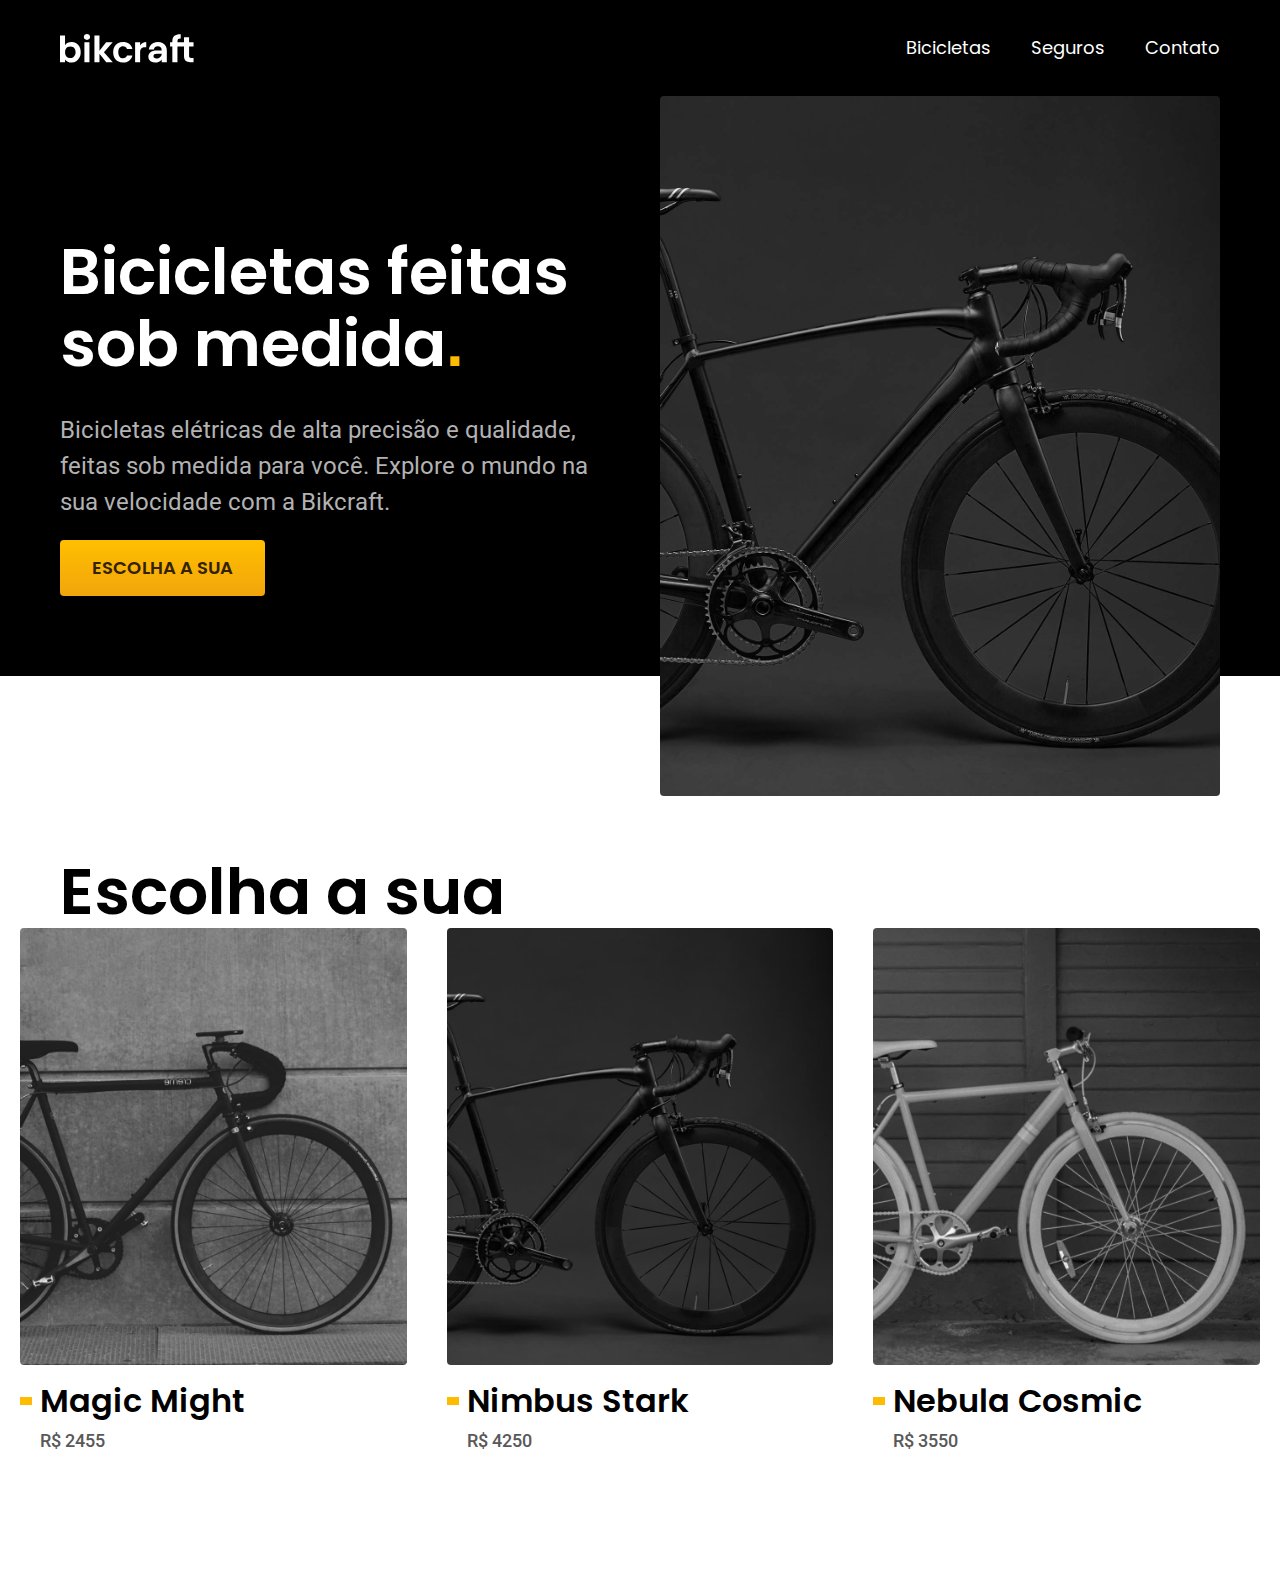
==== index.html @ 92f8039e "Feat: Finalizado a section bicicletas-lista" ====
<!DOCTYPE html>
<html lang="pt-br">
<head>
  <meta charset="UTF-8">
  <meta http-equiv="X-UA-Compatible" content="IE=edge">
  <meta name="viewport" content="width=device-width, initial-scale=1.0">
  <title>Bakcraft - Bicicletas Elétricas</title>
  <meta name="description" content="Bicicletas elétricas de alta precisão e qualidade, feitas sob medida para você. Explore o mundo na sua velocidade com a Bikcraft.">
  <!-- Google fonts -->
  <link rel="stylesheet" href="./CSS/style.css">
  <link rel="preconnect" href="https://fonts.googleapis.com">
  <link rel="preconnect" href="https://fonts.gstatic.com" crossorigin>
  <link href="https://fonts.googleapis.com/css2?family=Poppins:wght@400;600&family=Roboto:wght@400;500&display=swap" rel="stylesheet">
</head>
<body>
  <!-- Menur de navegação do projeto -->
  <header class="header-bg cor-0">
    <div class="header">
      <a href="./"><img src="./img/bikcraft.svg" alt="Bikcraft"></a>
      <nav aria-label="primaria">
        <ul class="header-menu font-1-m cor-0">
          <li><a href="./bicicletas.html">Bicicletas</a></li>
          <li><a href="./seguros.html">Seguros</a></li>
          <li><a href="./contato.html">Contato</a></li>
        </ul>
      </nav>
    </div>
  </header>
  <!-- Introdução do projeto -->
  <main class="introducao-bg">
    <div class="introducao">
      <div class="introducao-conteudo">
        <h1 class="font-1-xxl cor-0">Bicicletas feitas sob medida<span>.</span></h1>
        <p class="font-2-l cor-5">Bicicletas elétricas de alta precisão e qualidade, feitas sob medida para você. Explore o mundo na sua velocidade com a Bikcraft.</p>
        <a class="botao" href="./bicicletas.html">Escolha a sua</a>
      </div>
      <div>
        <img src="./img/fotos/introducao.jpg" alt="Bicicleta elétrica de cor preta">
      </div>
    </div>
  </main>
  <!-- Lista de bicicletas -->
  <article class="bicicletas-lista">
    <h2 class=" font-1-xxl">Escolha a sua</h2>
    <ul>
      <li>
        <a href="./bicicletas/magic.html">
          <div><img src="/img/bicicletas/magic-home.jpg" alt="Bicicleta de cor preta"></div>
          <h3 class="font-1-xl">Magic Might</h3>
          <span class="font-2-m cor-8">R$ 2455</span>
        </a>
      </li>
      <li>
        <a href="./bicicletas/nimbus.html">
          <div><img src="/img/bicicletas/nimbus-home.jpg" alt="Bicicleta de cor preta"></div>
          <h3 class="font-1-xl">Nimbus Stark</h3>
          <span class="font-2-m cor-8">R$ 4250</span>
        </a>
      </li>
      <li>
        <a href="./bicicletas/nebula.html">
          <div><img src="/img/bicicletas/nebula-home.jpg" alt="Bicicleta de cor branca"></div>
          <h3 class="font-1-xl">Nebula Cosmic</h3>
          <span class="font-2-m cor-8">R$ 3550</span>
        </a>
      </li>
    </ul>
  </article>
</body>
</html>
---- CSS/style.css ----
@import './Global/global.css';
@import './utilitarios/tipografia.css';
@import './utilitarios/utilitarios.css';
@import './utilitarios/cores.css';
@import './Global/header.css';
@import './home/introducao.css';
@import './bicicletas/bicicletas-lista.css';
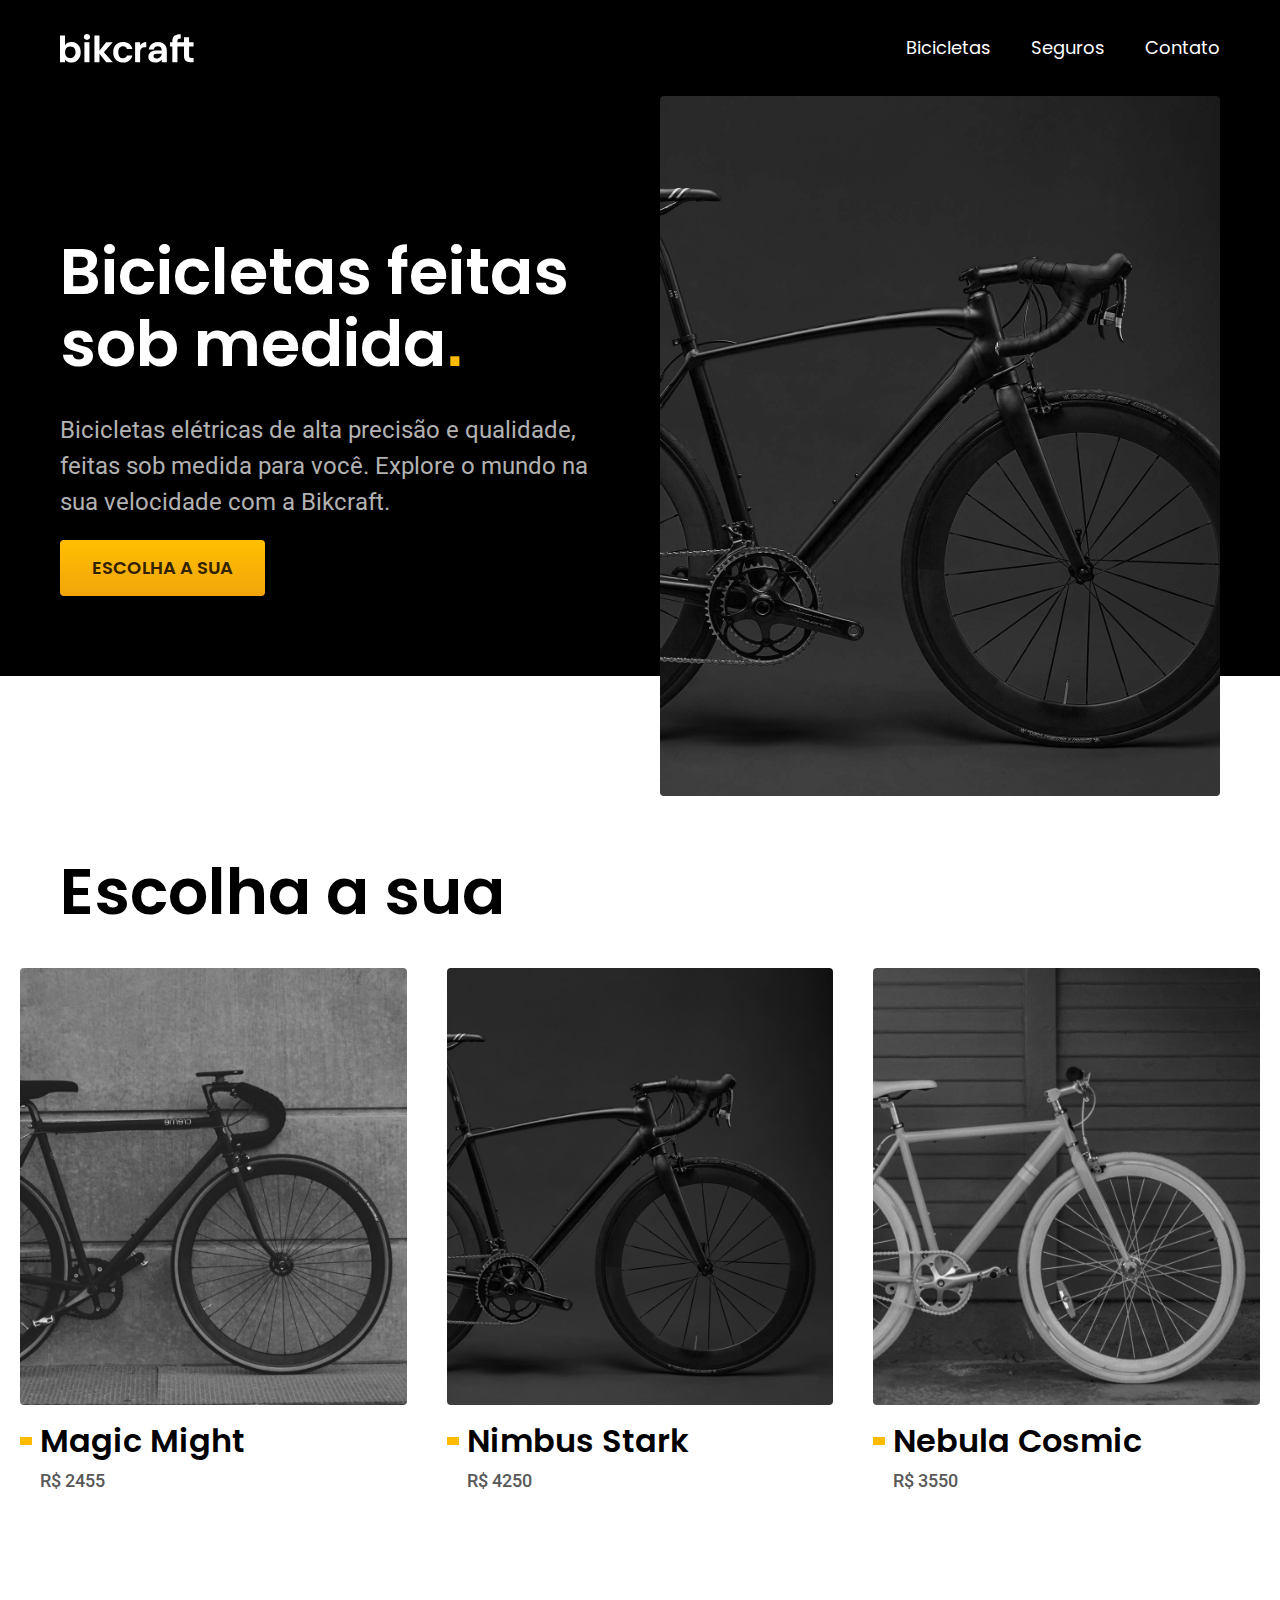
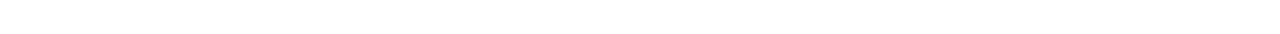
==== commit 0c0be87c: "Style: Feito alguns ajustes referente ao CSS do projeto" ====
--- a/index.html
+++ b/index.html
@@ -15,7 +15,7 @@
 <body>
   <!-- Menur de navegação do projeto -->
   <header class="header-bg cor-0">
-    <div class="header">
+    <div class="header container">
       <a href="./"><img src="./img/bikcraft.svg" alt="Bikcraft"></a>
       <nav aria-label="primaria">
         <ul class="header-menu font-1-m cor-0">
@@ -28,7 +28,7 @@
   </header>
   <!-- Introdução do projeto -->
   <main class="introducao-bg">
-    <div class="introducao">
+    <div class="introducao container">
       <div class="introducao-conteudo">
         <h1 class="font-1-xxl cor-0">Bicicletas feitas sob medida<span>.</span></h1>
         <p class="font-2-l cor-5">Bicicletas elétricas de alta precisão e qualidade, feitas sob medida para você. Explore o mundo na sua velocidade com a Bikcraft.</p>
@@ -41,7 +41,7 @@
   </main>
   <!-- Lista de bicicletas -->
   <article class="bicicletas-lista">
-    <h2 class=" font-1-xxl">Escolha a sua</h2>
+    <h2 class=" font-1-xxl container">Escolha a sua</h2>
     <ul>
       <li>
         <a href="./bicicletas/magic.html">
--- a/CSS/style.css
+++ b/CSS/style.css
@@ -1,6 +1,6 @@
 @import './Global/global.css';
 @import './utilitarios/tipografia.css';
-@import './utilitarios/utilitarios.css';
+@import './utilitarios/componentes.css';
 @import './utilitarios/cores.css';
 @import './Global/header.css';
 @import './home/introducao.css';
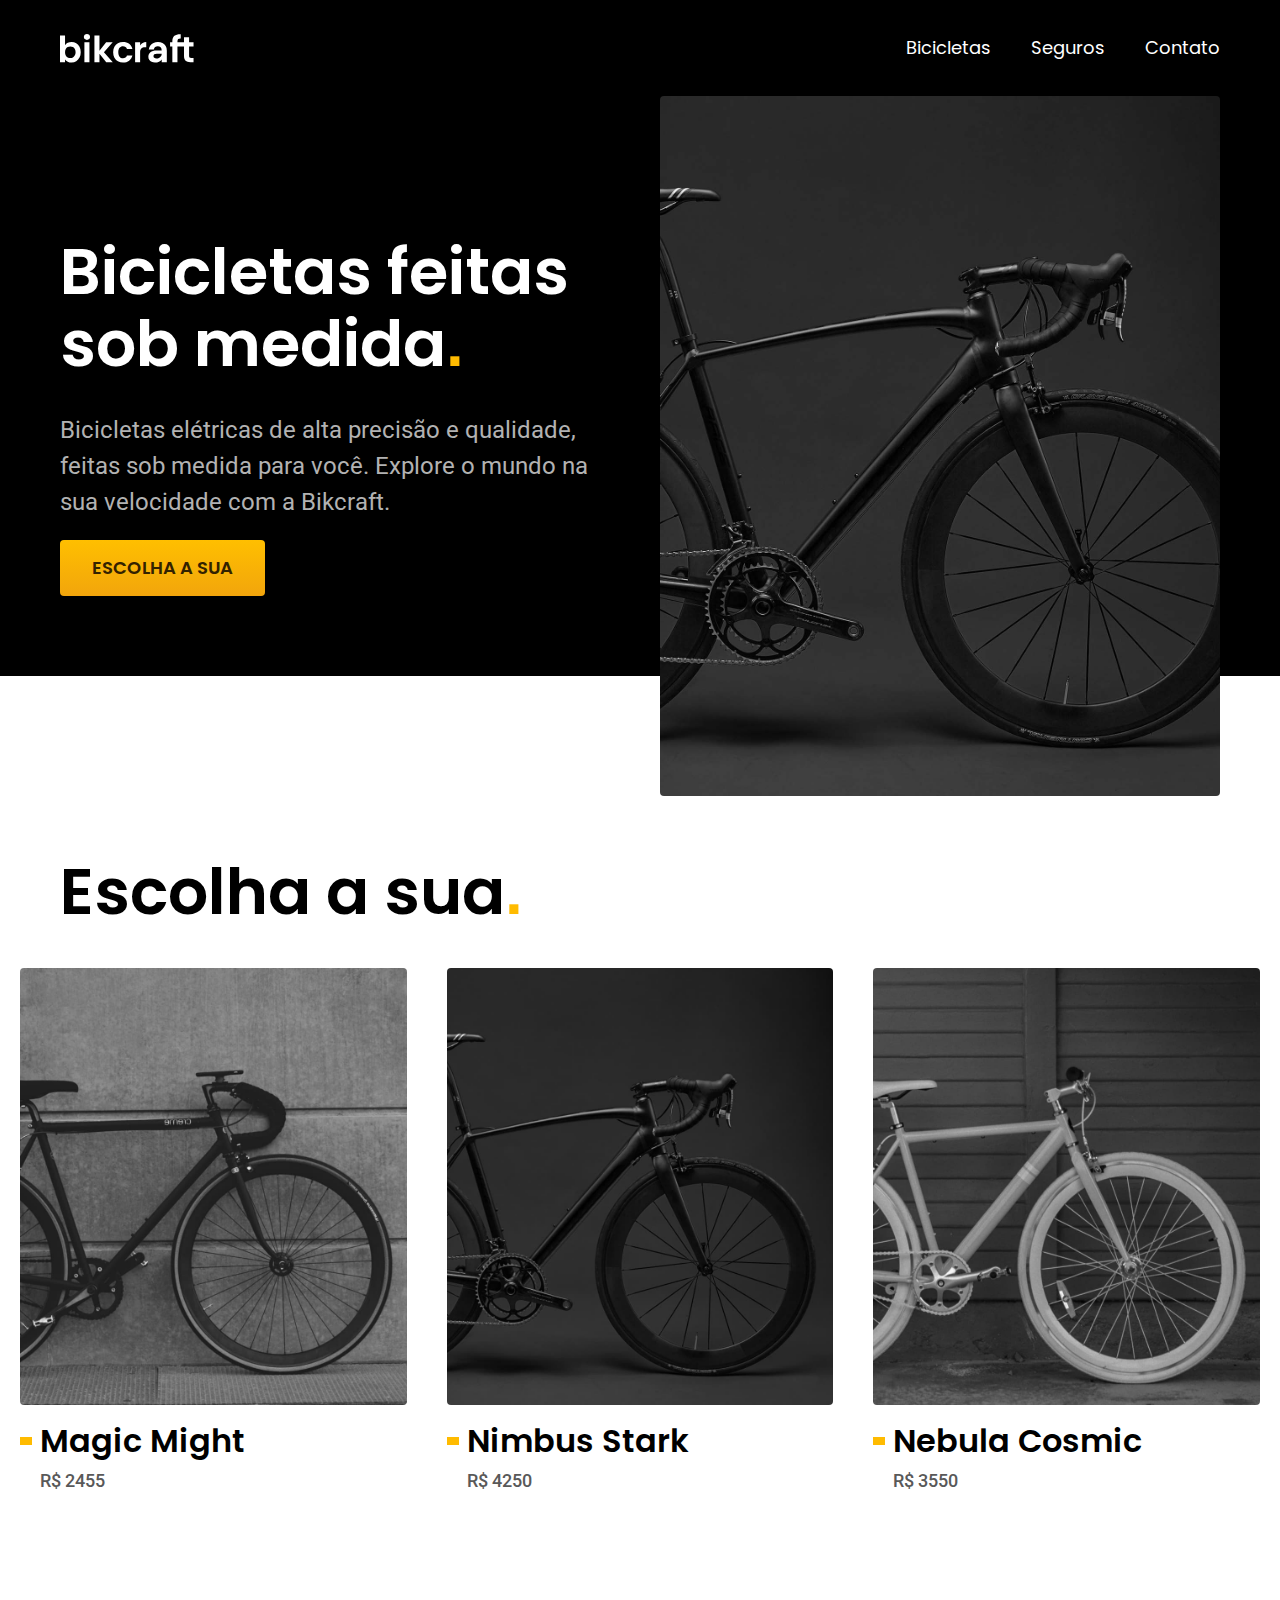
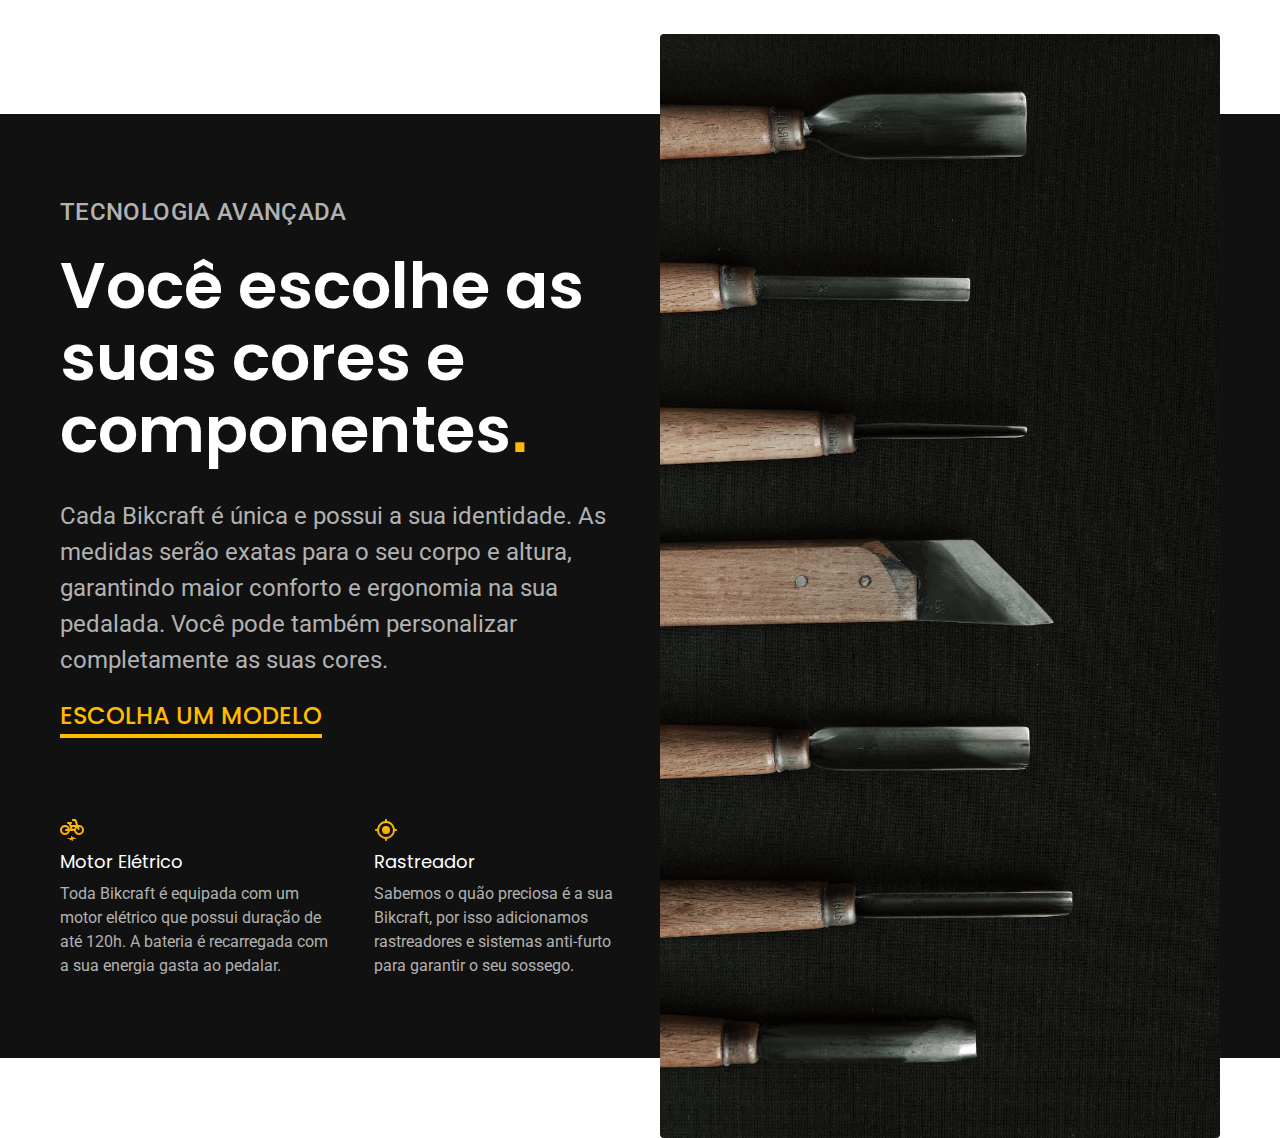
==== commit c6b2f796: "Feat: Finalizado a section Tecnologias do projeto" ====
--- a/index.html
+++ b/index.html
@@ -6,8 +6,8 @@
   <meta name="viewport" content="width=device-width, initial-scale=1.0">
   <title>Bakcraft - Bicicletas Elétricas</title>
   <meta name="description" content="Bicicletas elétricas de alta precisão e qualidade, feitas sob medida para você. Explore o mundo na sua velocidade com a Bikcraft.">
+  <link rel="stylesheet" href="./CSS/style.css">
   <!-- Google fonts -->
-  <link rel="stylesheet" href="./CSS/style.css">
   <link rel="preconnect" href="https://fonts.googleapis.com">
   <link rel="preconnect" href="https://fonts.gstatic.com" crossorigin>
   <link href="https://fonts.googleapis.com/css2?family=Poppins:wght@400;600&family=Roboto:wght@400;500&display=swap" rel="stylesheet">
@@ -30,7 +30,7 @@
   <main class="introducao-bg">
     <div class="introducao container">
       <div class="introducao-conteudo">
-        <h1 class="font-1-xxl cor-0">Bicicletas feitas sob medida<span>.</span></h1>
+        <h1 class="font-1-xxl cor-0">Bicicletas feitas sob medida<span class="cor-p1">.</span></h1>
         <p class="font-2-l cor-5">Bicicletas elétricas de alta precisão e qualidade, feitas sob medida para você. Explore o mundo na sua velocidade com a Bikcraft.</p>
         <a class="botao" href="./bicicletas.html">Escolha a sua</a>
       </div>
@@ -41,7 +41,7 @@
   </main>
   <!-- Lista de bicicletas -->
   <article class="bicicletas-lista">
-    <h2 class=" font-1-xxl container">Escolha a sua</h2>
+    <h2 class=" font-1-xxl container">Escolha a sua<span class="cor-p1">.</span></h2>
     <ul>
       <li>
         <a href="./bicicletas/magic.html">
@@ -66,5 +66,31 @@
       </li>
     </ul>
   </article>
+  <!-- Tecnologias -->
+  <article class="tecnologia-bg">
+    <div class="tecnologia container">
+      <div class="tecnologia-conteudo">
+        <span class="font-2-l-b cor-5">Tecnologia Avançada</span>
+        <h2 class="font-1-xxl cor-0">Você escolhe as suas cores e componentes<span class="cor-p1">.</span></h2>
+        <p class="font-2-l cor-5">Cada Bikcraft é única e possui a sua identidade. As medidas serão exatas para o seu corpo e altura, garantindo maior conforto e ergonomia na sua pedalada. Você pode também personalizar completamente as suas cores.</p>
+        <a class="link" href="./bicicletas.html">Escolha um modelo</a>
+        <div class="tecnologia-vantagens">
+          <div>
+            <img src="/img/icones/eletrica.svg" alt="">
+            <h3 class="font-1-m cor-0">Motor Elétrico</h3>
+            <p class="font-2-s cor-5">Toda Bikcraft é equipada com um motor elétrico que possui duração de até 120h. A bateria é recarregada com a sua energia gasta ao pedalar.</p>
+          </div>
+          <div>
+            <img src="/img/icones/rastreador.svg" alt="">
+            <h3 class="font-1-m cor-0">Rastreador</h3>
+            <p class="font-2-s cor-5">Sabemos o quão preciosa é a sua Bikcraft, por isso adicionamos rastreadores e sistemas anti-furto para garantir o seu sossego.</p>
+          </div>
+        </div>
+      </div>
+      <div class="tecnologia-imagem">
+        <img src="/img/fotos/tecnologia.jpg" alt="">
+      </div>
+    </div>
+  </article>
 </body>
 </html>--- a/CSS/style.css
+++ b/CSS/style.css
@@ -5,4 +5,6 @@
 @import './Global/header.css';
 @import './home/introducao.css';
 @import './bicicletas/bicicletas-lista.css';
+@import './home/tecnologia.css';
 
+
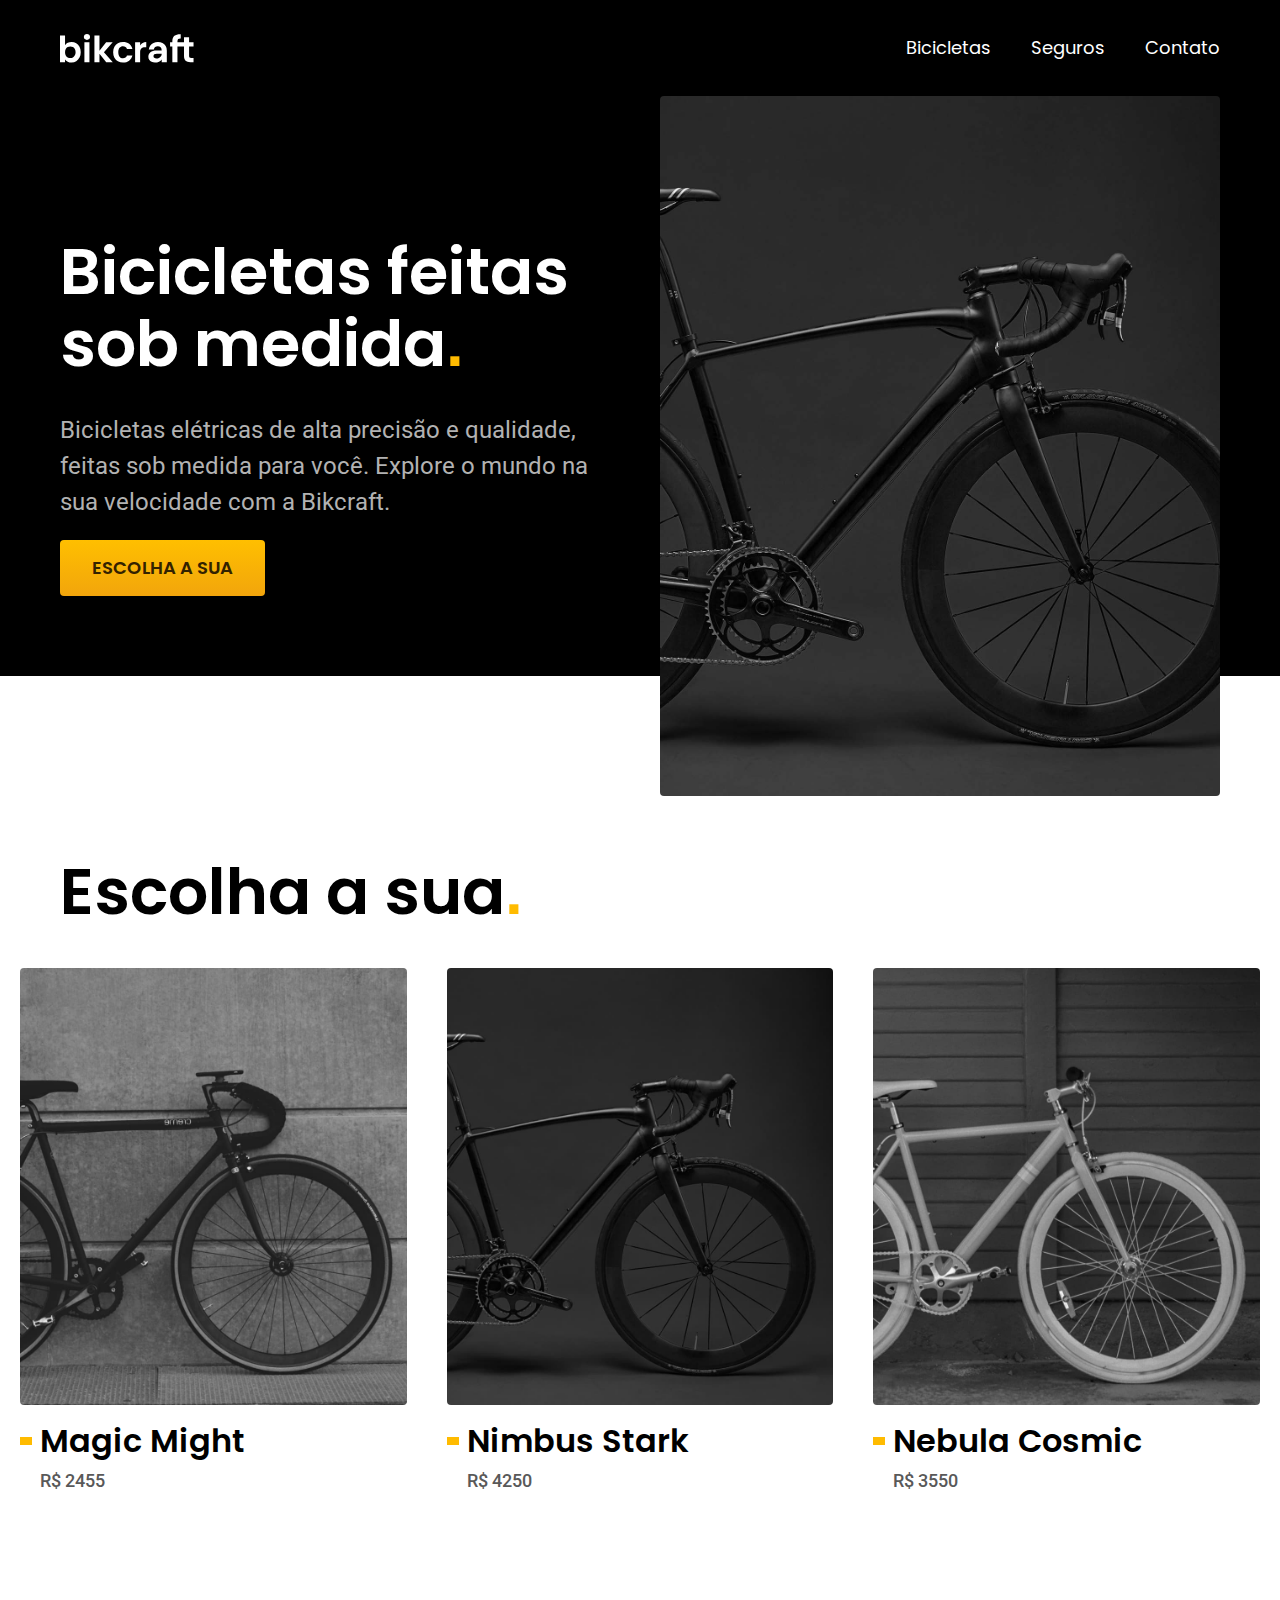
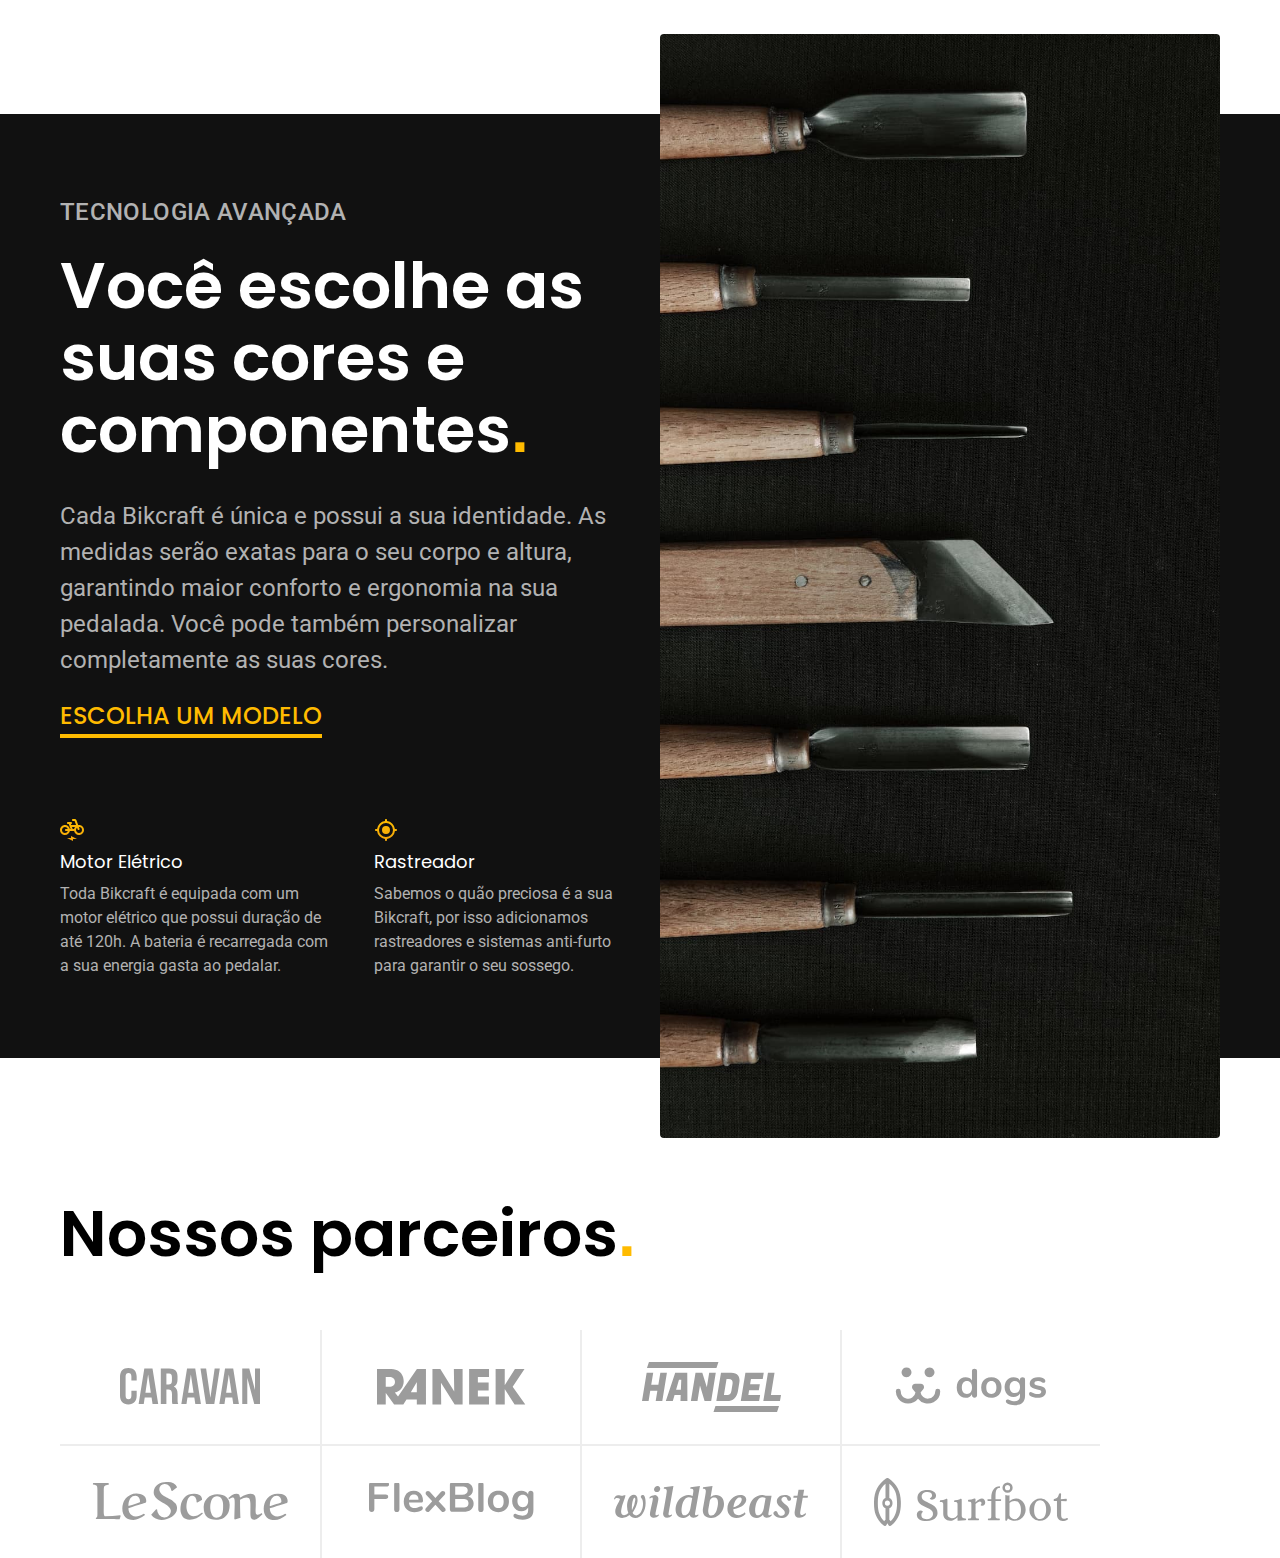
==== commit 817681d1: "Feat: Finalizado section Parceiros do projeto" ====
--- a/index.html
+++ b/index.html
@@ -92,5 +92,19 @@
       </div>
     </div>
   </article>
+  <!-- Parceiros -->
+  <section class="parceiros container" aria-label="Parceiros">
+    <h2 class=" font-1-xxl container">Nossos parceiros<span class="cor-p1">.</span></h2>
+    <ul>
+      <li><img src="/img/parceiros/caravan.svg" alt="caravan"></li>
+      <li><img src="/img/parceiros/ranek.svg" alt="caravan"></li>
+      <li><img src="/img/parceiros/handel.svg" alt="caravan"></li>
+      <li><img src="/img/parceiros/dogs.svg" alt="caravan"></li>
+      <li><img src="/img/parceiros/lescone.svg" alt="caravan"></li>
+      <li><img src="/img/parceiros/flexblog.svg" alt="caravan"></li>
+      <li><img src="/img/parceiros/wildbeast.svg" alt="caravan"></li>
+      <li><img src="/img/parceiros/surfbot.svg" alt="caravan"></li>
+    </ul>
+  </section>
 </body>
 </html>--- a/CSS/style.css
+++ b/CSS/style.css
@@ -6,5 +6,6 @@
 @import './home/introducao.css';
 @import './bicicletas/bicicletas-lista.css';
 @import './home/tecnologia.css';
+@import './home/parceiros.css';
 
 
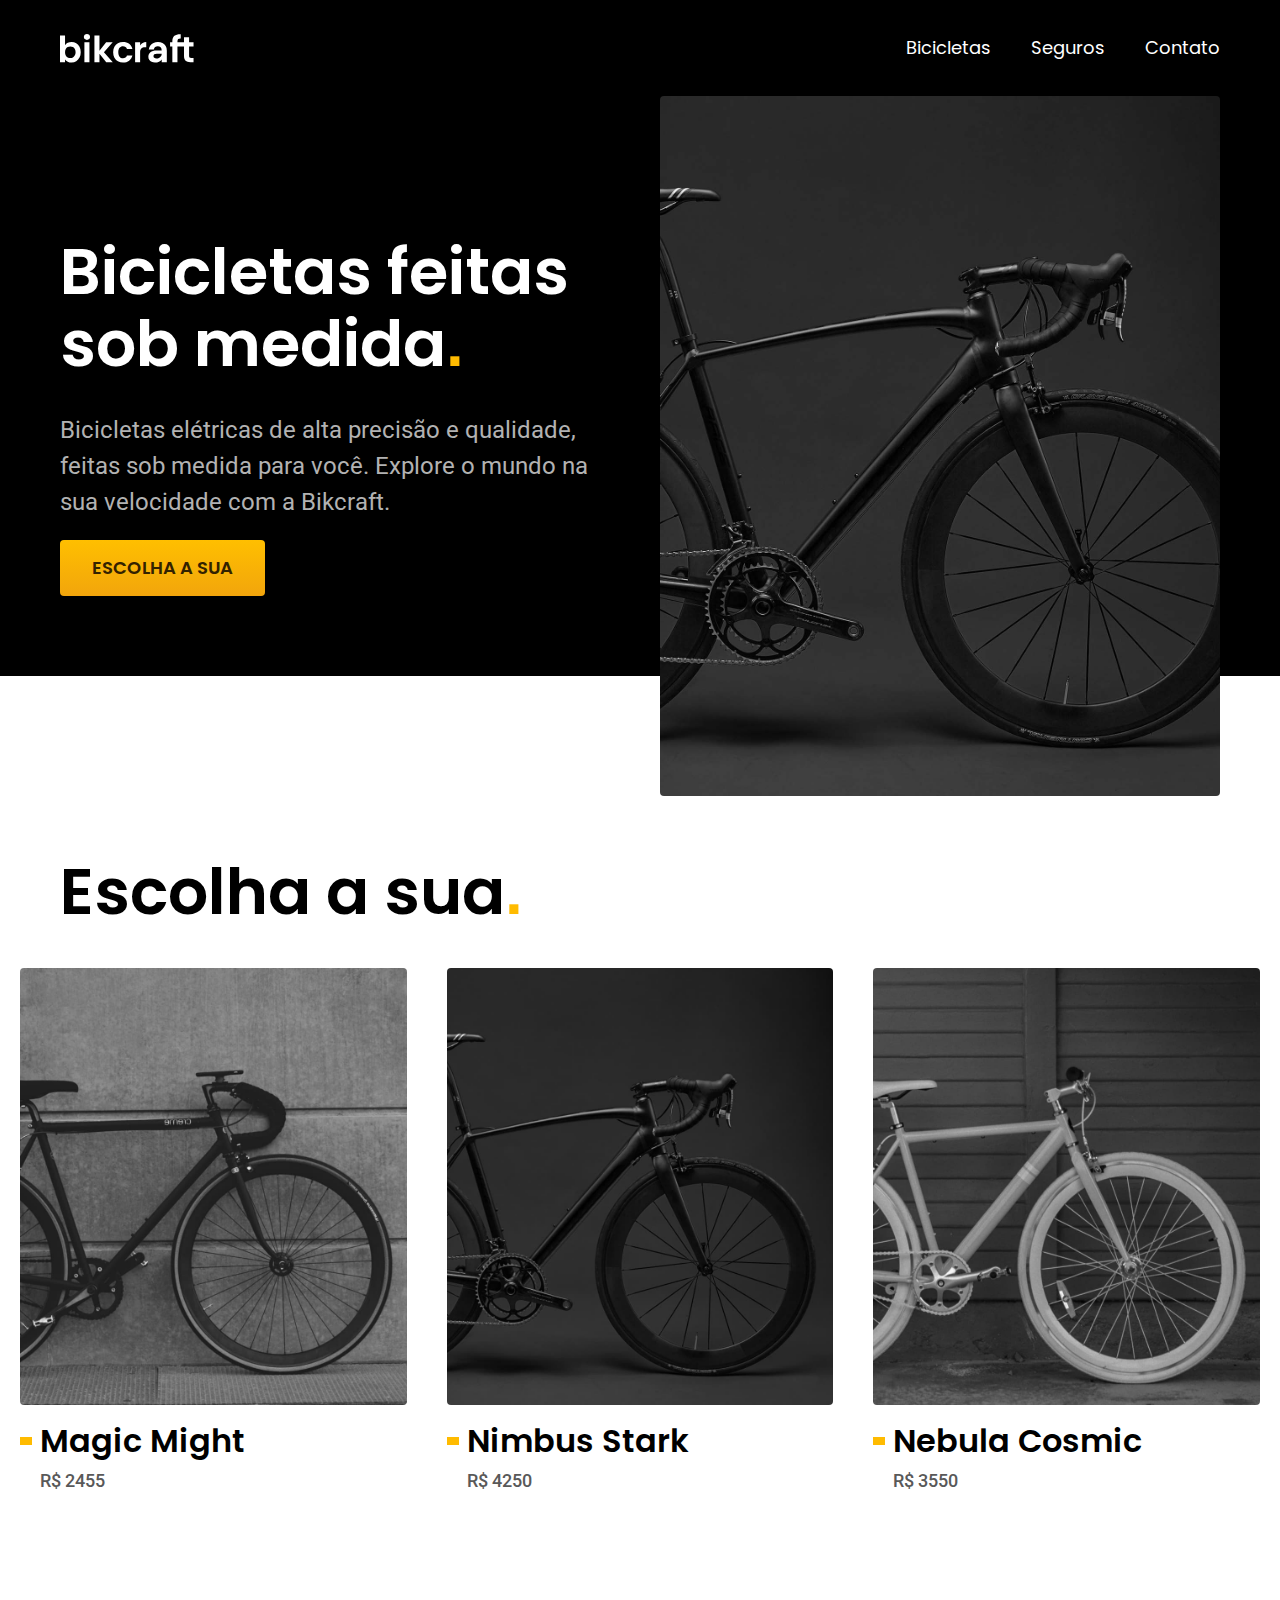
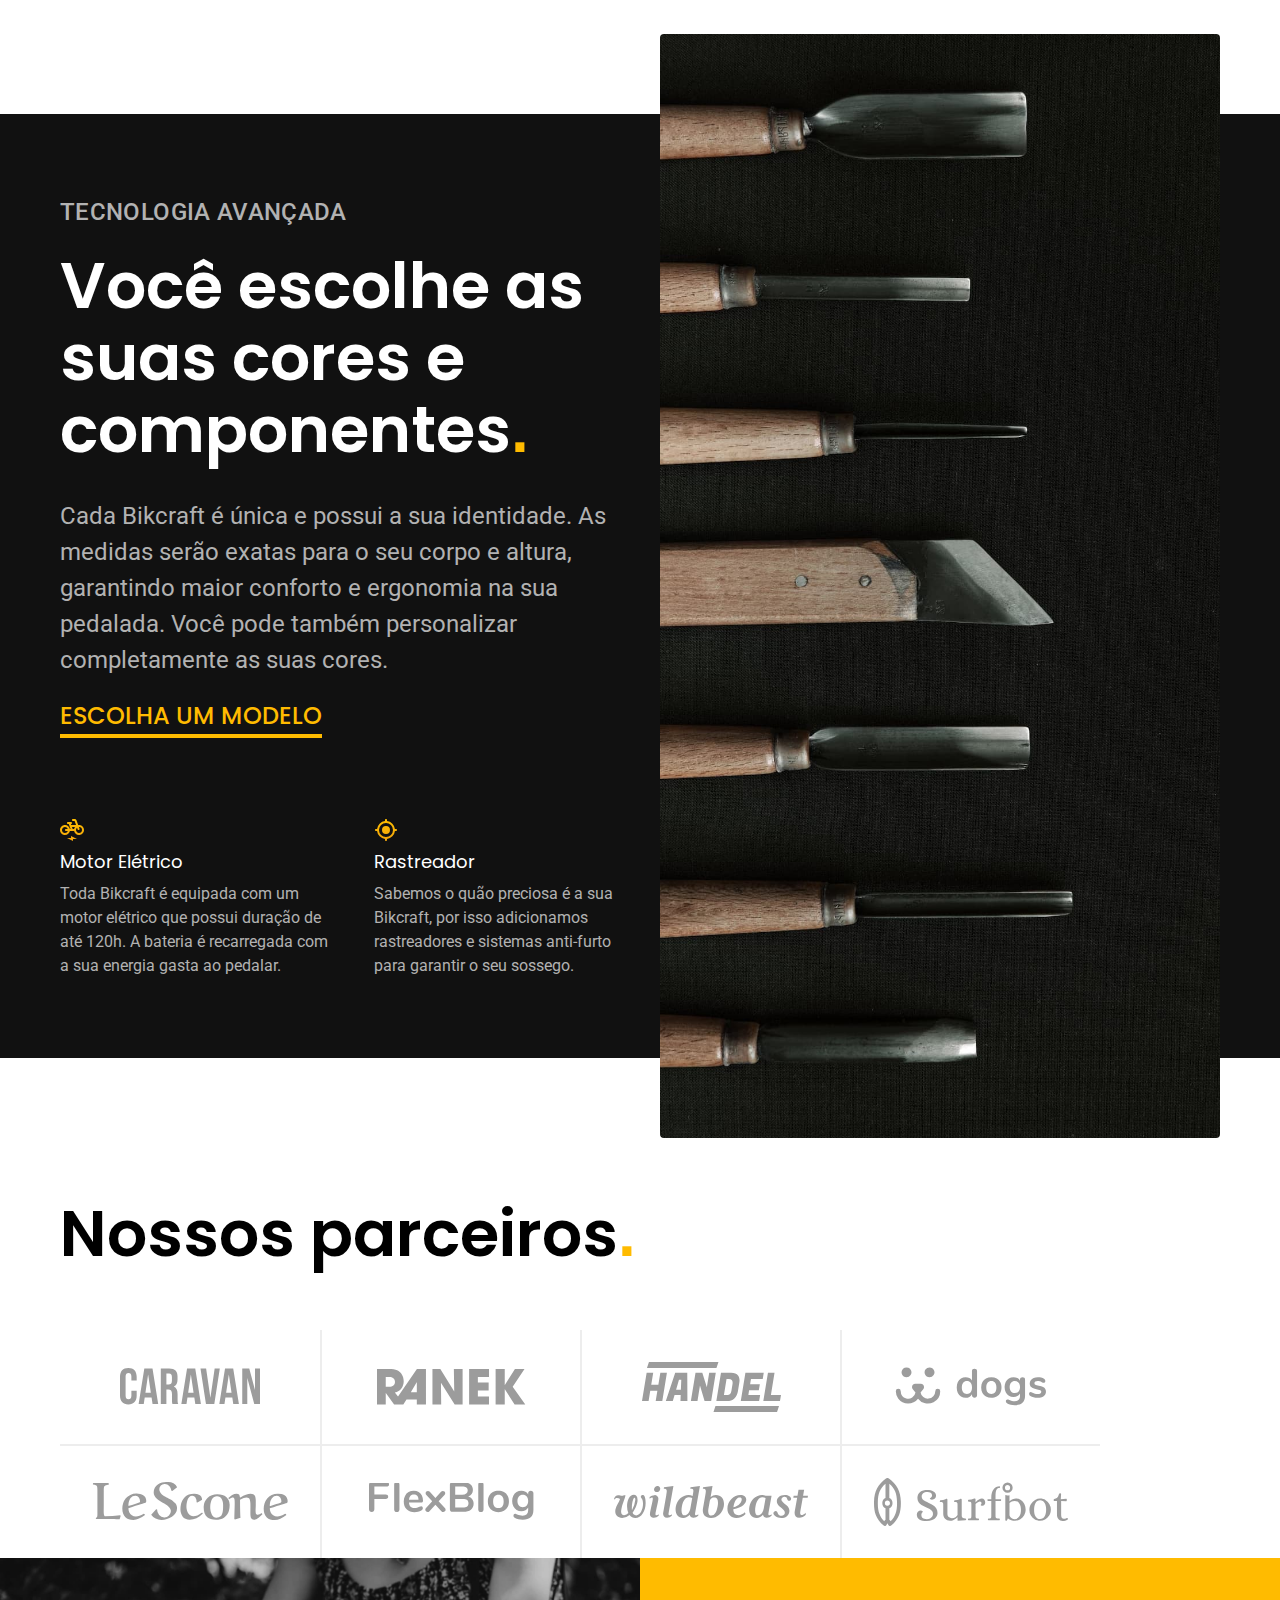
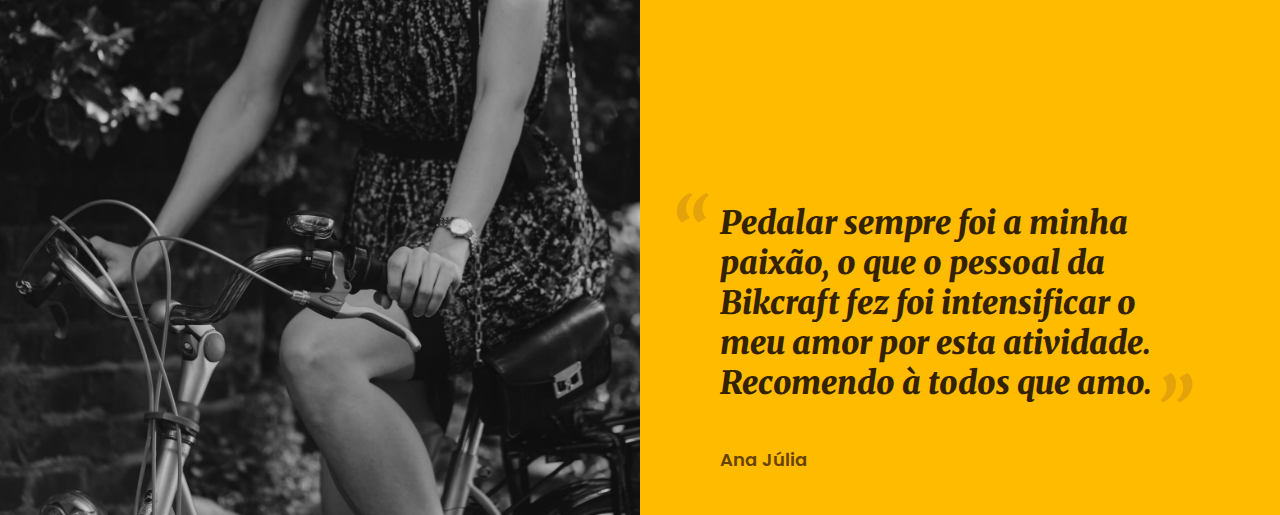
==== commit e70c8fe8: "Feat: Finalizado a section depoimento" ====
--- a/index.html
+++ b/index.html
@@ -11,6 +11,7 @@
   <link rel="preconnect" href="https://fonts.googleapis.com">
   <link rel="preconnect" href="https://fonts.gstatic.com" crossorigin>
   <link href="https://fonts.googleapis.com/css2?family=Poppins:wght@400;600&family=Roboto:wght@400;500&display=swap" rel="stylesheet">
+  <link href="https://fonts.googleapis.com/css2?family=Merriweather:ital,wght@1,900&display=swap" rel="stylesheet">
 </head>
 <body>
   <!-- Menur de navegação do projeto -->
@@ -106,5 +107,17 @@
       <li><img src="/img/parceiros/surfbot.svg" alt="caravan"></li>
     </ul>
   </section>
+  <!-- Depoimento -->
+  <section class="depoimento" aria-label="Depoimento">
+    <div>
+      <img src="/img/fotos/depoimento.jpg" alt="Pessoa pedalando uma bicicleta da Bikcraft">
+    </div>
+    <div class="depoimento-conteudo">
+      <blockquote class="font-1-xl cor-p5">
+        <p>Pedalar sempre foi a minha paixão, o que o pessoal da Bikcraft fez foi intensificar o meu amor por esta atividade. Recomendo à todos que amo.</p>
+        <span class="font-1-m-b cor-p4">Ana Júlia</span>
+      </blockquote>
+    </div>
+  </section>
 </body>
 </html>--- a/CSS/style.css
+++ b/CSS/style.css
@@ -7,5 +7,6 @@
 @import './bicicletas/bicicletas-lista.css';
 @import './home/tecnologia.css';
 @import './home/parceiros.css';
+@import './home/depoimento.css';
 
 
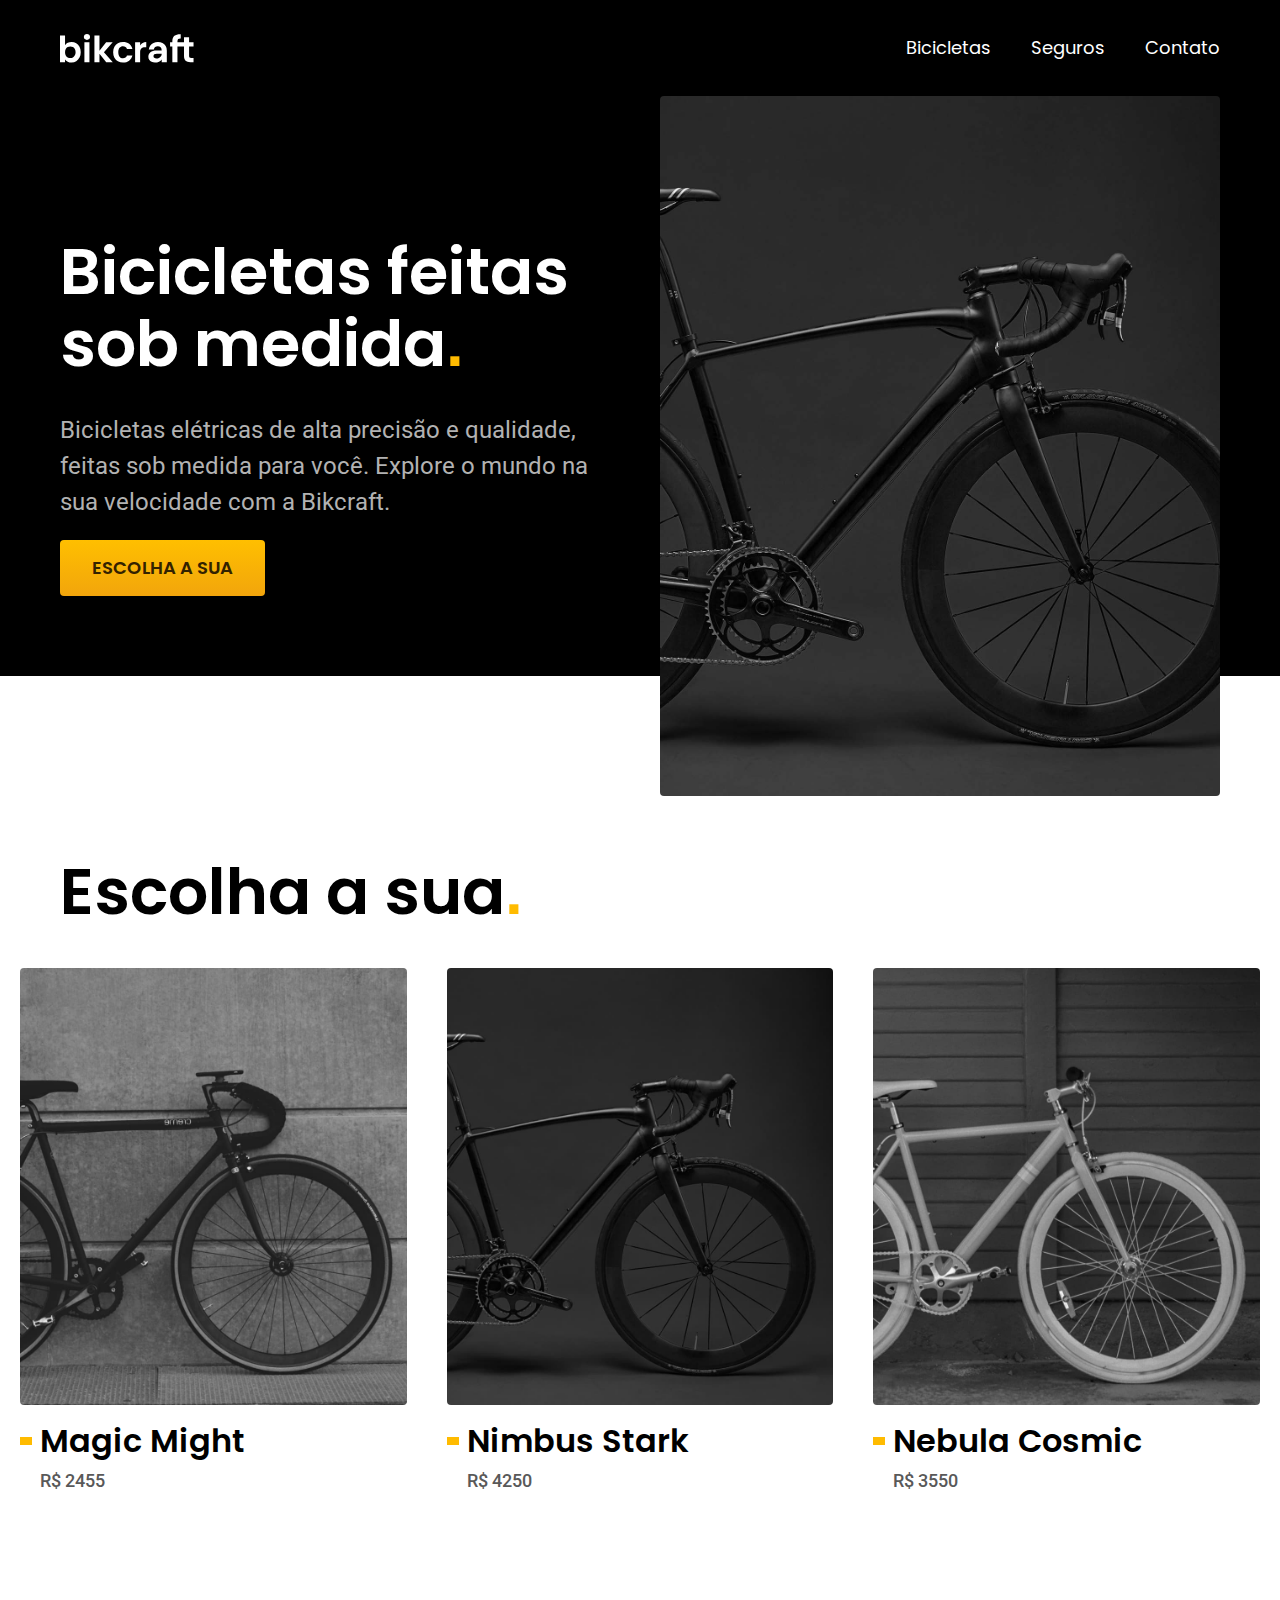
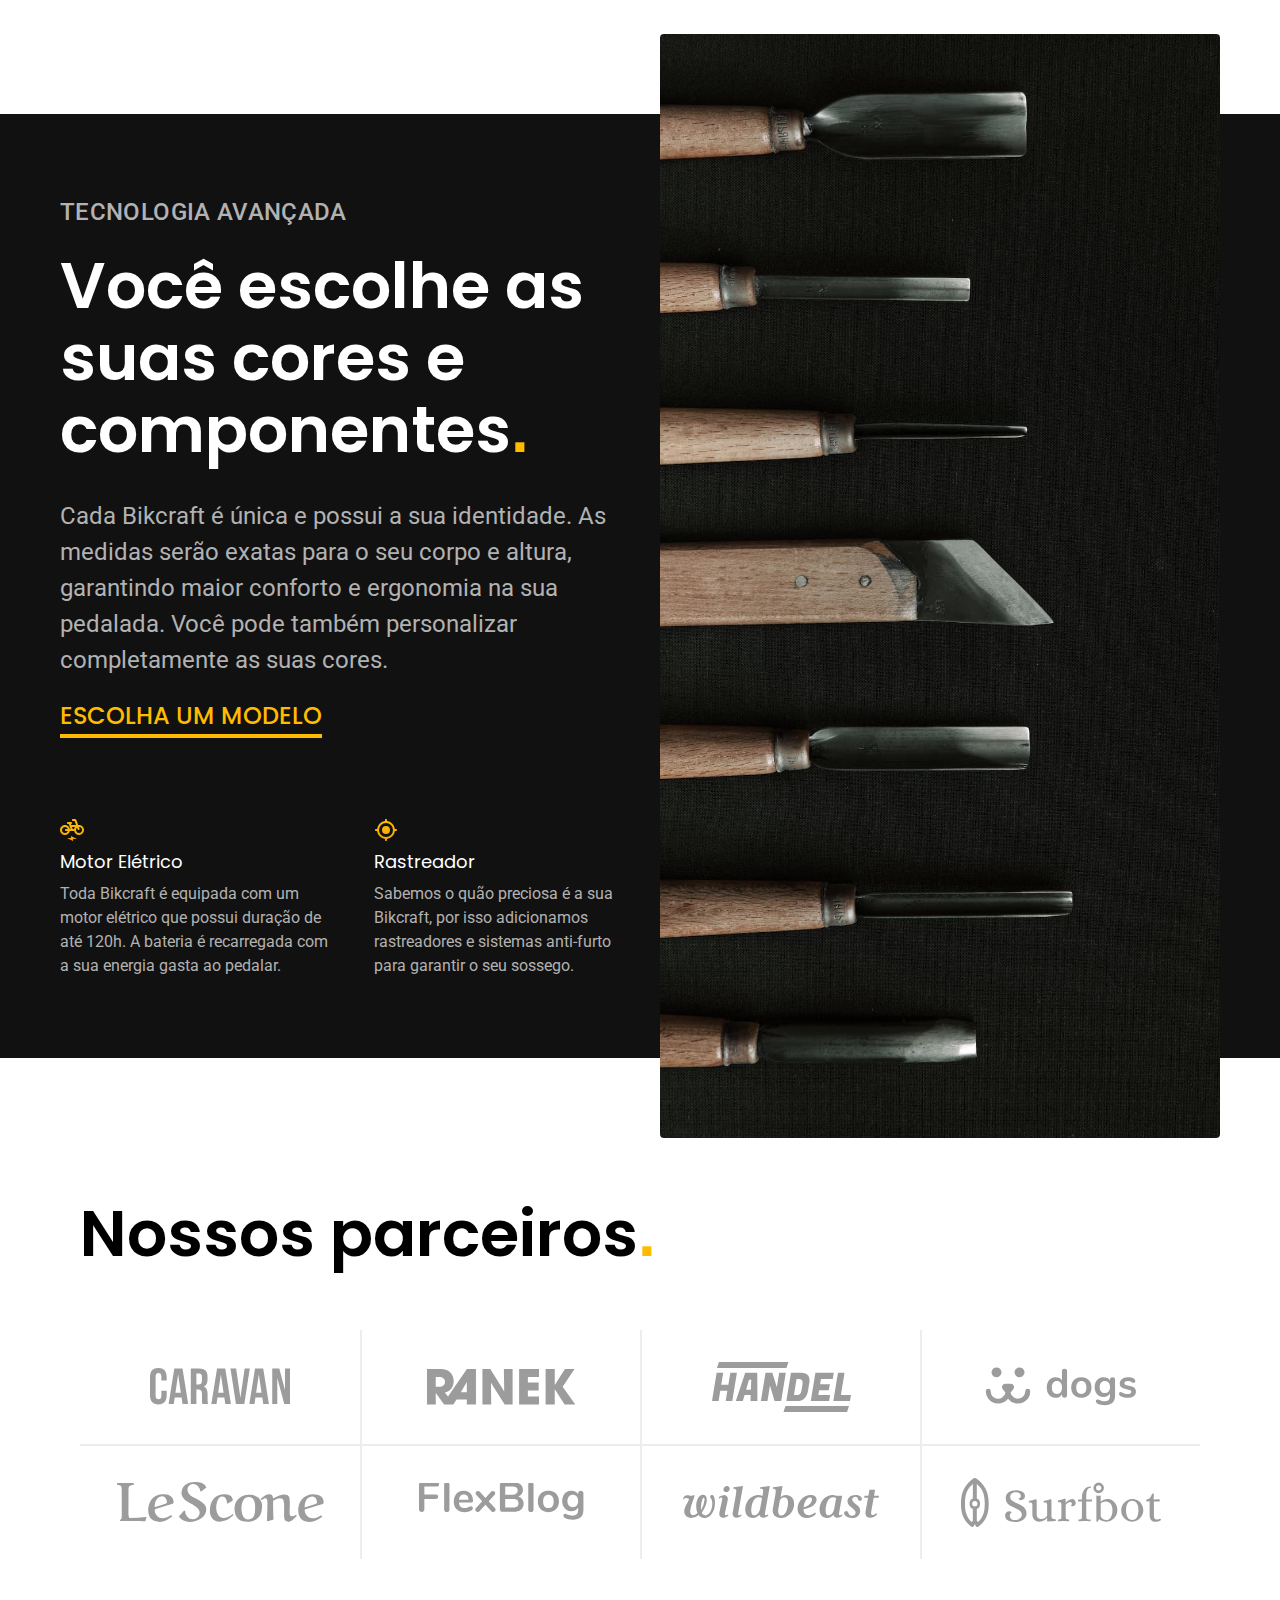
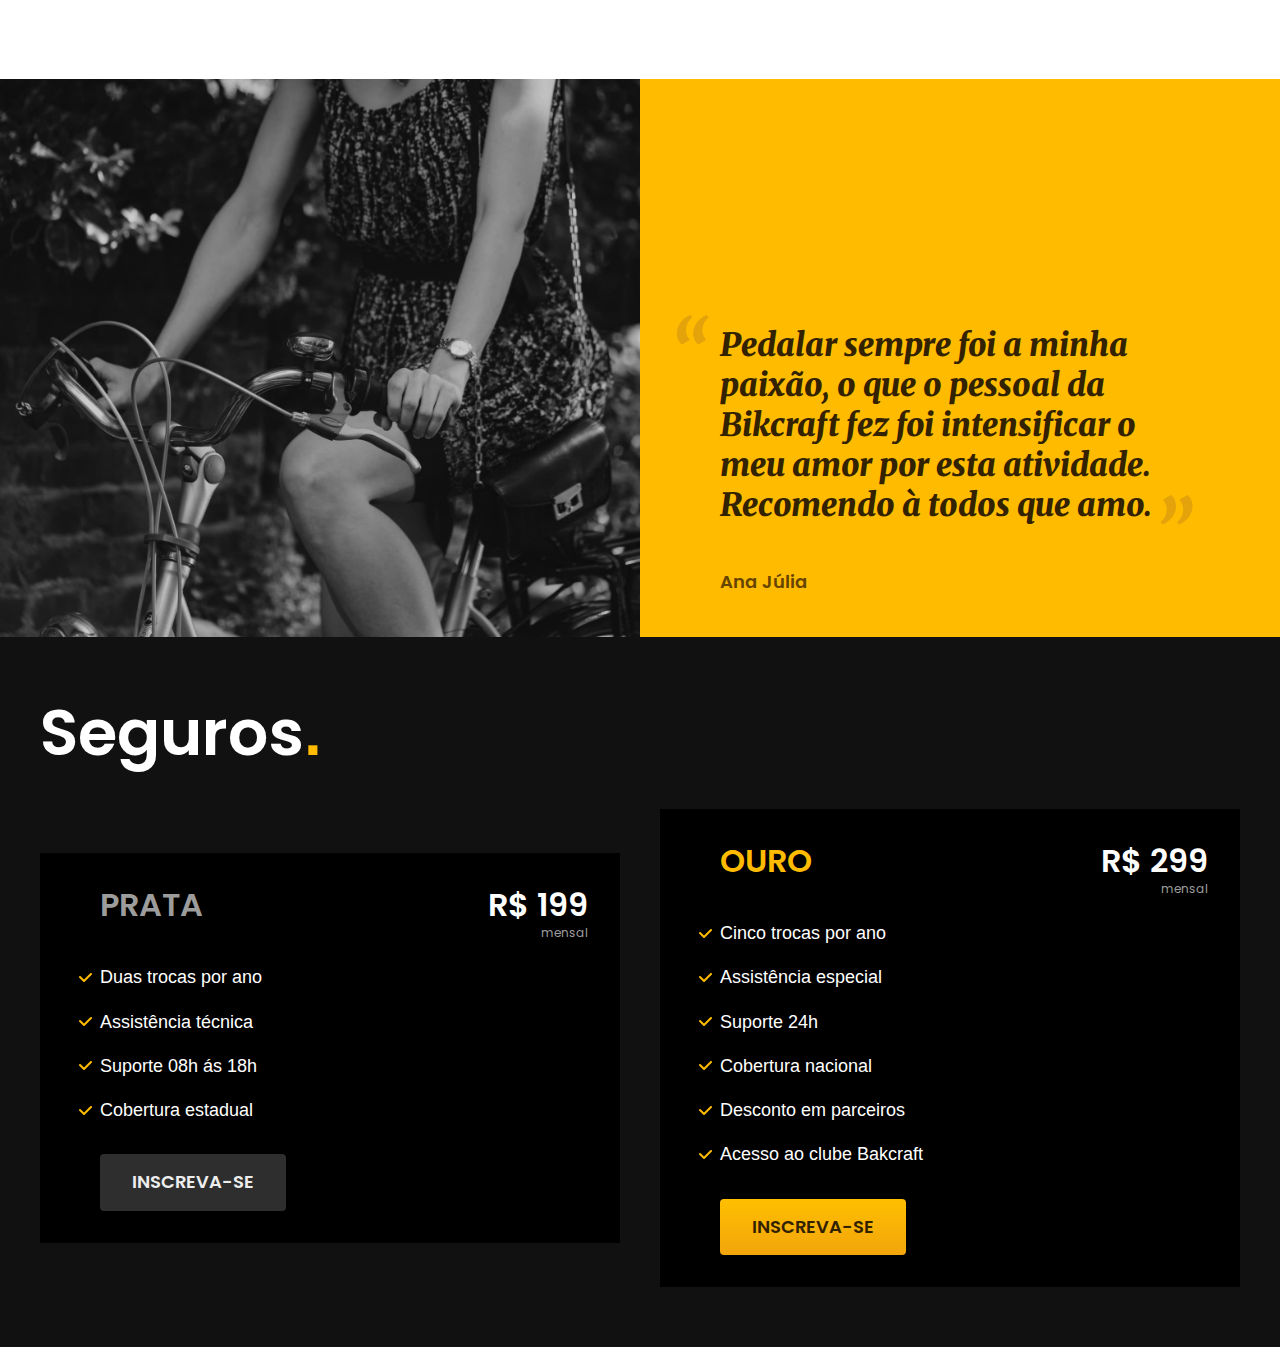
==== commit 21456232: "Feat: Finalizado a section seguros" ====
--- a/index.html
+++ b/index.html
@@ -119,5 +119,35 @@
       </blockquote>
     </div>
   </section>
+  <!-- Seguros -->
+  <Article class="seguros-bg">
+    <div class="seguros container">
+      <h2 class="font-1-xxl cor-0">Seguros<span class="cor-p1">.</span></h2>
+      <div class="seguros-itens">
+          <h3 class="font-1-xl cor-6">PRATA</h3>
+          <span class="font-1-xl cor-0">R$ 199 <span class="font-1-xs cor-6">mensal</span></span>
+          <ul class="font-2-m cor-0">
+            <li>Duas trocas por ano</li>
+            <li>Assistência técnica</li>
+            <li>Suporte 08h ás 18h</li>
+            <li>Cobertura estadual</li>
+          </ul>
+          <a class="botao secundario" href="./orcamento.html">Inscreva-se</a>
+      </div>
+      <div class="seguros-itens">
+        <h3 class="font-1-xl cor-p1">OURO</h3>
+        <span class="font-1-xl cor-0">R$ 299 <span class="font-1-xs cor-6">mensal</span></span>
+        <ul class="font-2-m cor-0">
+          <li>Cinco trocas por ano</li>
+          <li>Assistência especial</li>
+          <li>Suporte 24h</li>
+          <li>Cobertura nacional</li>
+          <li>Desconto em parceiros</li>
+          <li>Acesso ao clube Bakcraft</li>
+        </ul>
+        <a class="botao" href="./orcamento.html">Inscreva-se</a>
+    </div>
+    </div>
+  </Article>
 </body>
 </html>--- a/CSS/style.css
+++ b/CSS/style.css
@@ -8,5 +8,7 @@
 @import './home/tecnologia.css';
 @import './home/parceiros.css';
 @import './home/depoimento.css';
+@import './seguros/seguros.css';
 
 
+
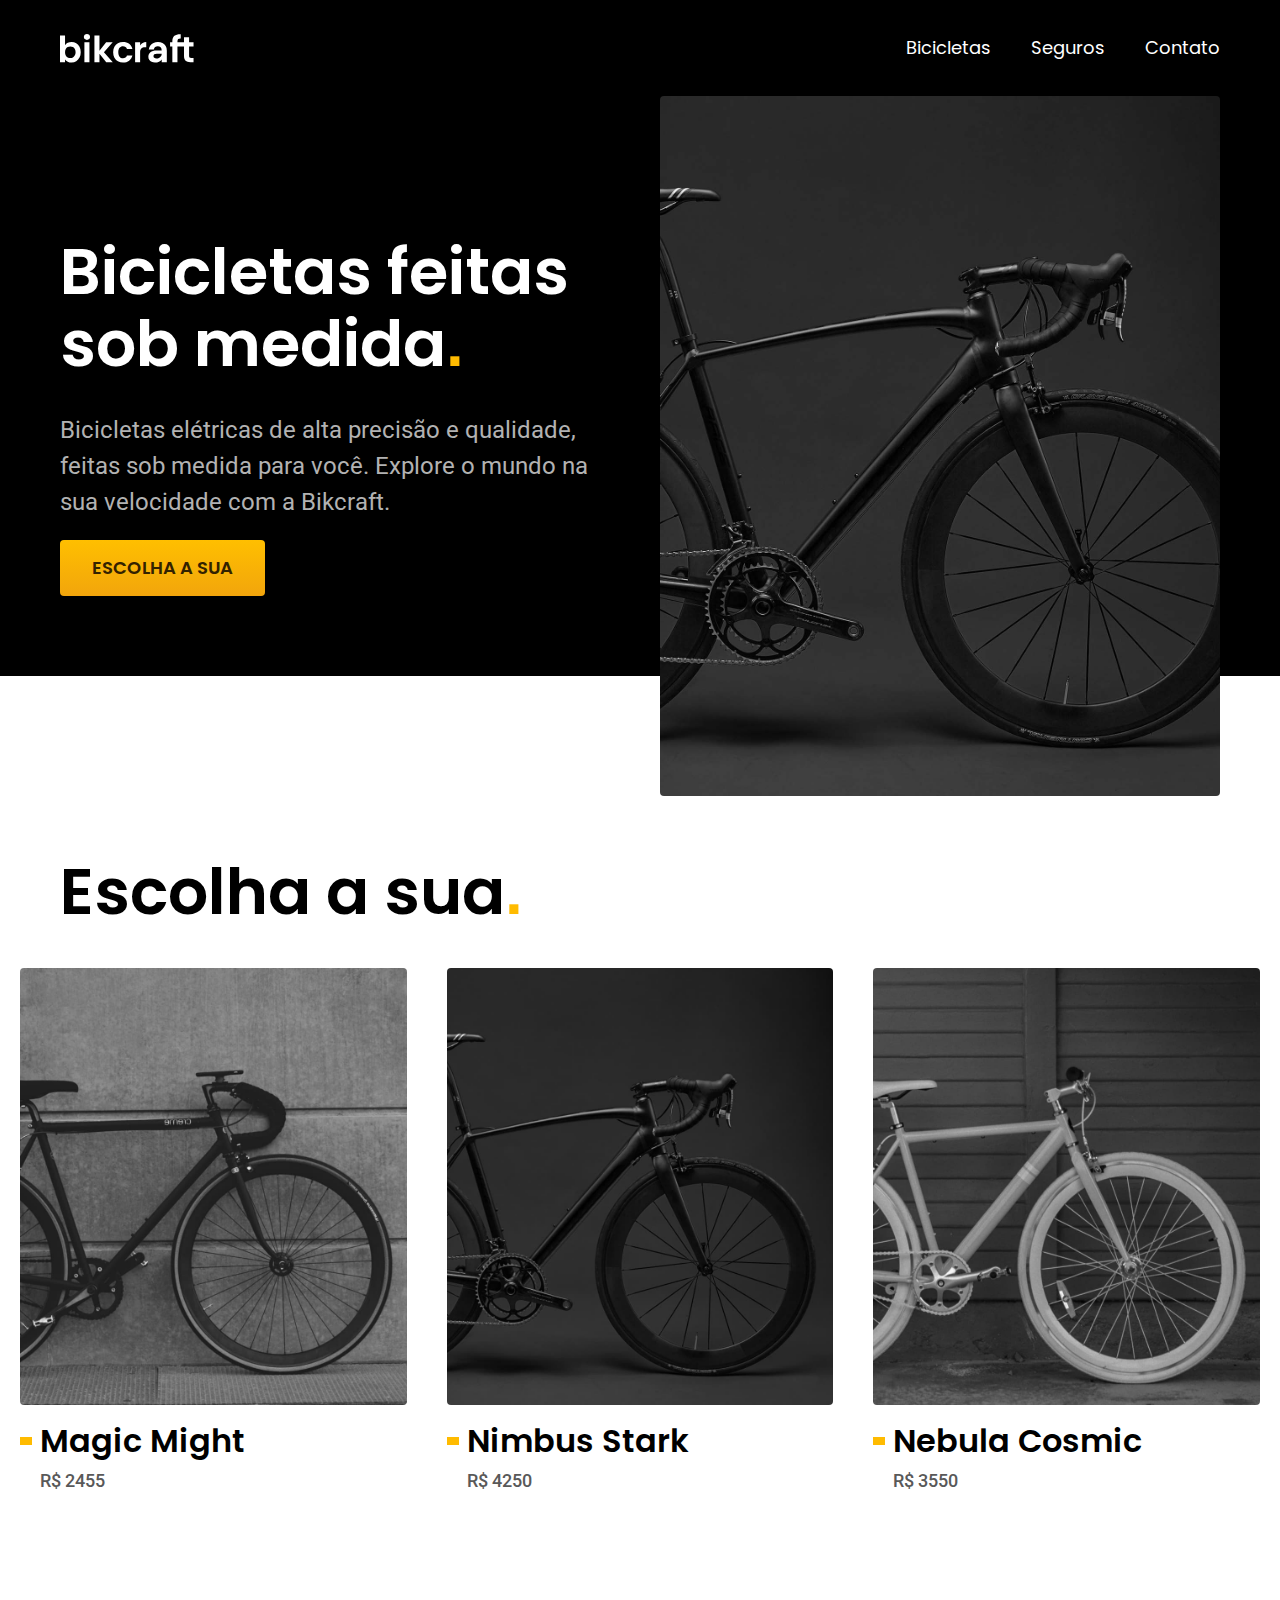
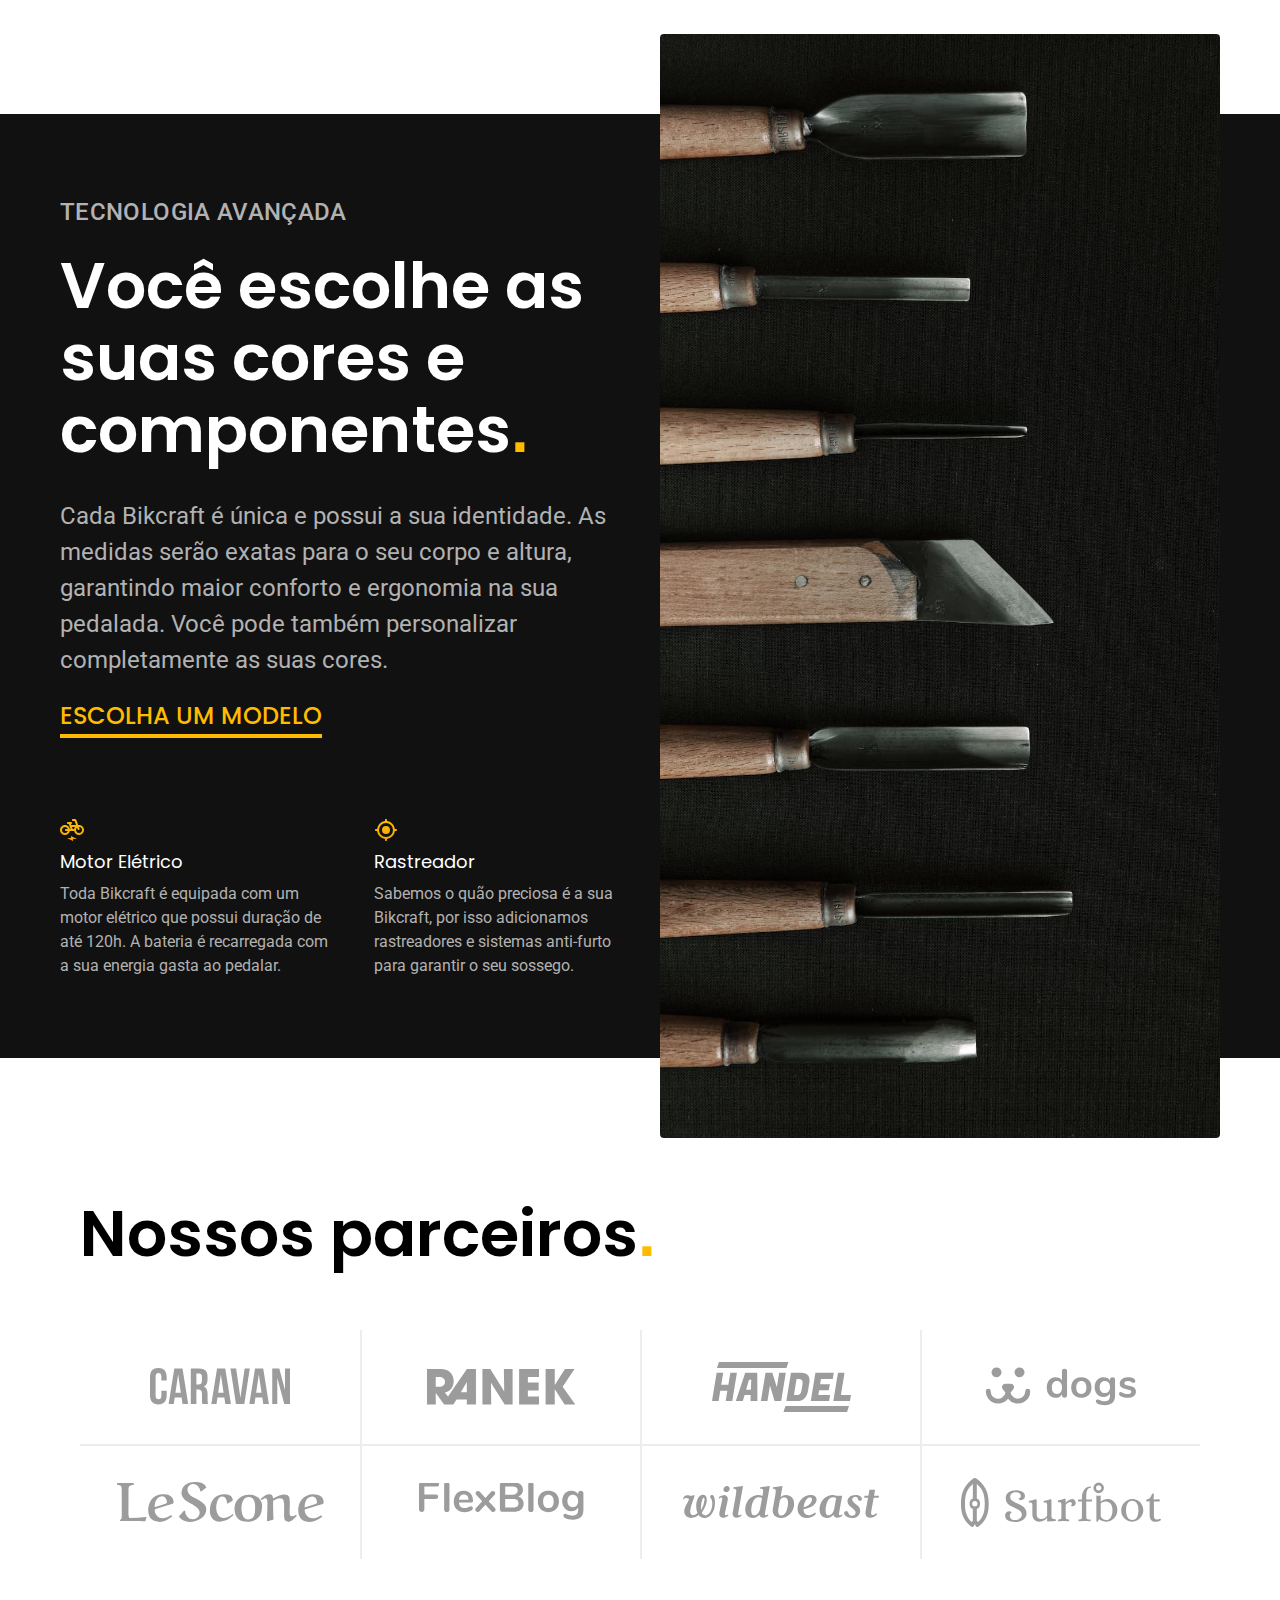
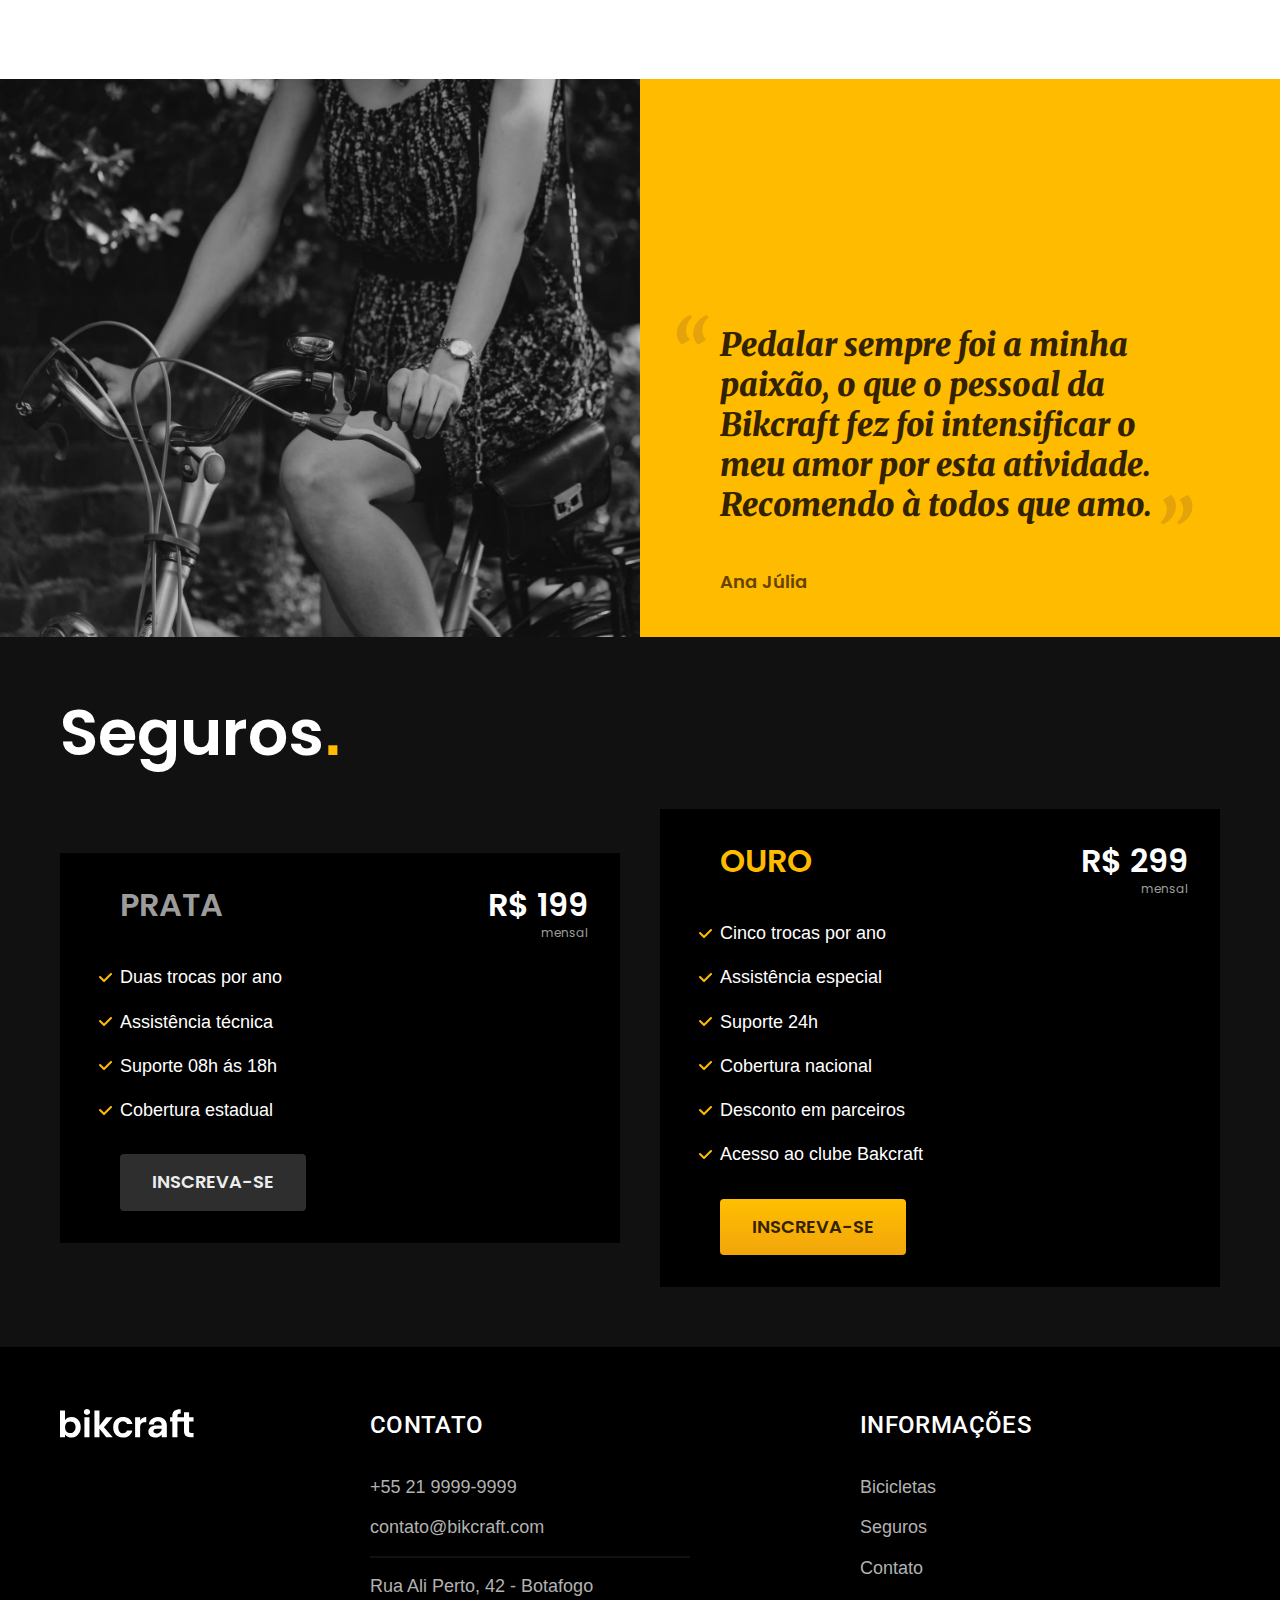
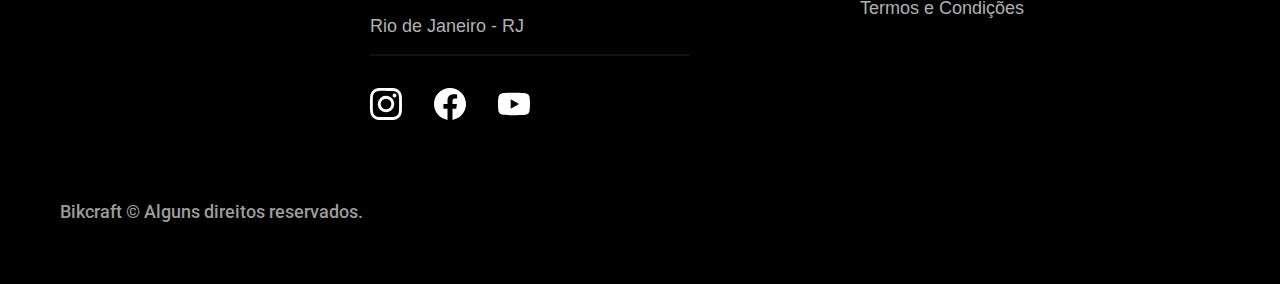
==== commit 6dd2c4a8: "Feat: finalizado o footer do projeto" ====
--- a/index.html
+++ b/index.html
@@ -149,5 +149,43 @@
     </div>
     </div>
   </Article>
+  <!-- Footer -->
+  <footer class="footer-bg">
+    <div class="footer container">
+      <img src="./img/bikcraft.svg" alt="Bikcraft">
+      <div class="footer-contato">
+        <h3 class="font-2-l-b cor-0">Contato</h3>
+        <ul class="font-2-m cor-5">
+          <li><a href="tel:+552199999999">+55 21 9999-9999</a></li>
+          <li><a href="mailto:contato@bikcraft.com">contato@bikcraft.com</a></li>
+          <li>Rua Ali Perto, 42 - Botafogo</li>
+          <li>Rio de Janeiro - RJ</li>
+        </ul>
+        <div class="footer-redes">
+          <a href="./">
+            <img src="./img/redes/instagram.svg" alt="Instagram">
+          </a>
+          <a href="./">
+            <img src="./img/redes/facebook.svg" alt="Facebook">
+          </a>
+          <a href="./">
+            <img src="./img/redes/youtube.svg" alt="Youtube">
+          </a>
+        </div>
+      </div>
+      <div class="footer-informacoes">
+        <h3 class="font-2-l-b cor-0">Informações</h3>
+        <nav>
+          <ul class="font-1-m cor-5">
+            <li><a href="./bicicletas.html">Bicicletas</a></li>
+            <li><a href="./seguros.html">Seguros</a></li>
+            <li><a href="./contato.html">Contato</a></li>
+            <li><a href="./termos.html">Termos e Condições</a></li>
+          </ul>
+        </nav>
+      </div>
+      <p class="footer-copy  font-2-m cor-6">Bikcraft © Alguns direitos reservados.</p>
+    </div>
+  </footer>
 </body>
 </html>--- a/CSS/style.css
+++ b/CSS/style.css
@@ -9,6 +9,7 @@
 @import './home/parceiros.css';
 @import './home/depoimento.css';
 @import './seguros/seguros.css';
+@import './Global/footer.css';
 
 
 
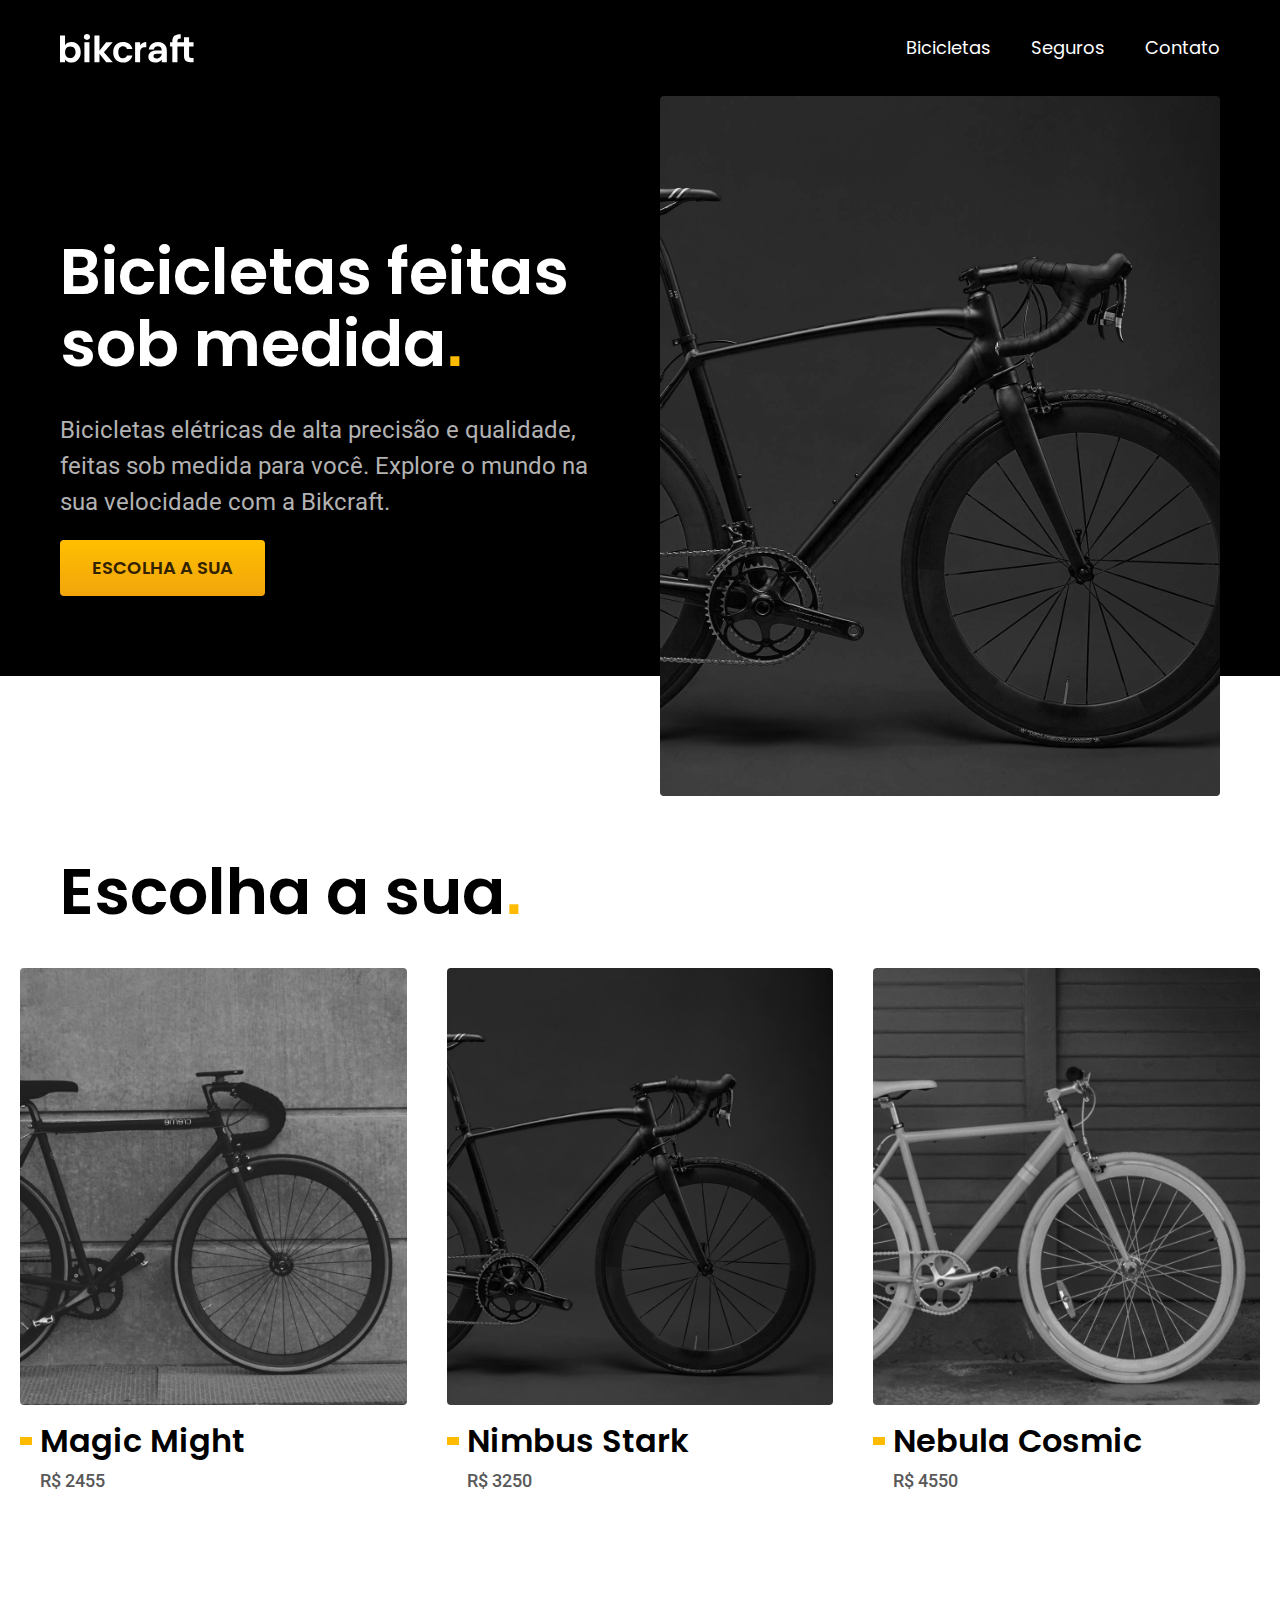
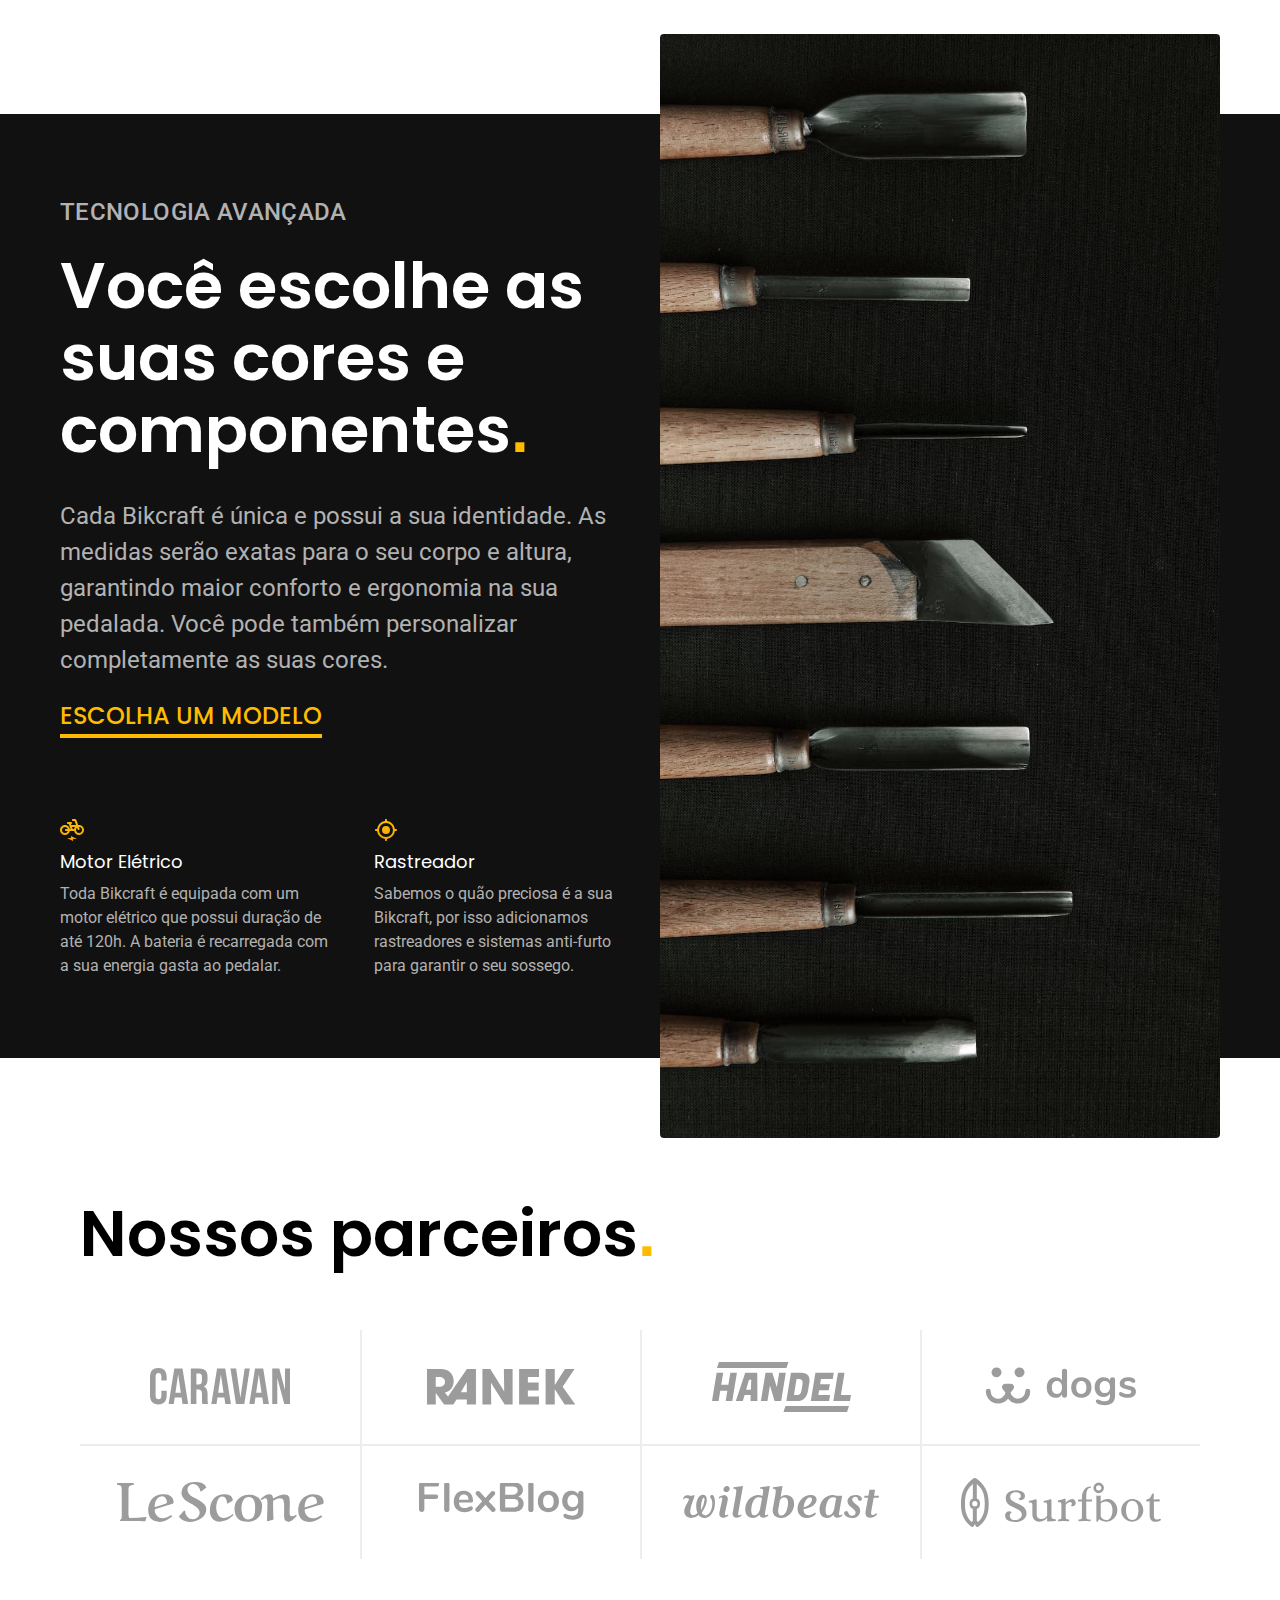
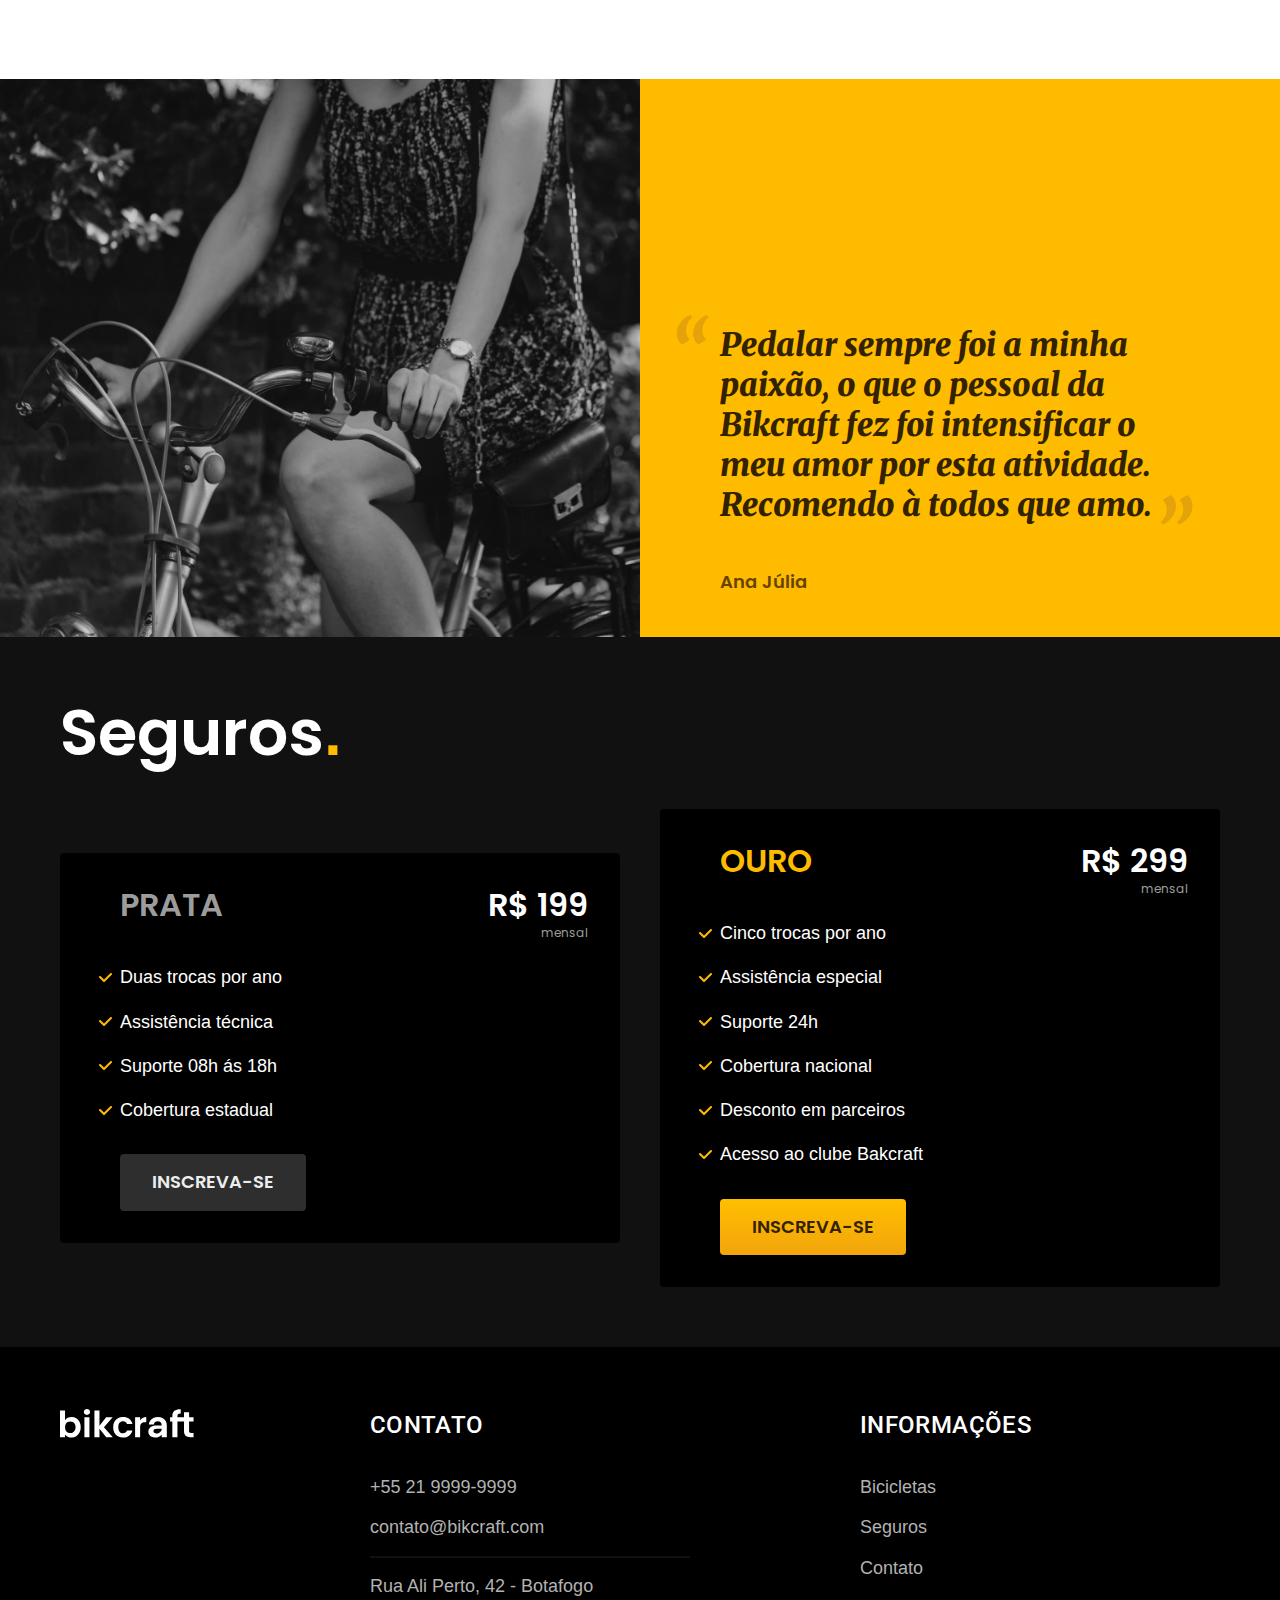
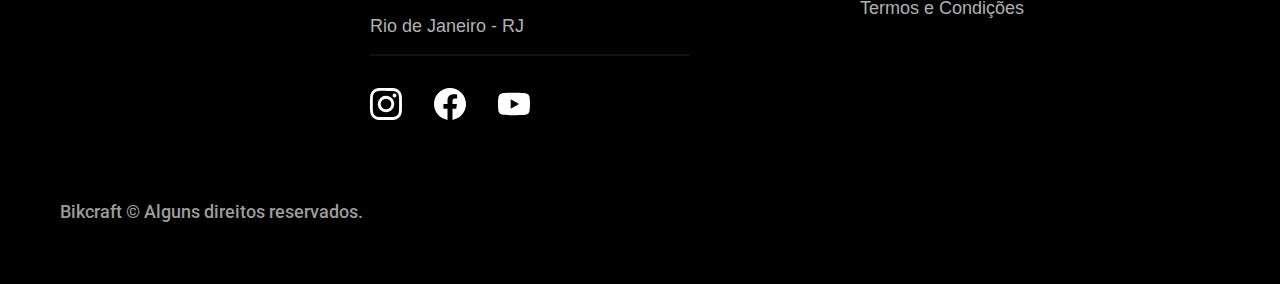
==== commit ebe36e35: "Feat: Finalizado a pagina da bike magic" ====
--- a/index.html
+++ b/index.html
@@ -55,14 +55,14 @@
         <a href="./bicicletas/nimbus.html">
           <div><img src="/img/bicicletas/nimbus-home.jpg" alt="Bicicleta de cor preta"></div>
           <h3 class="font-1-xl">Nimbus Stark</h3>
-          <span class="font-2-m cor-8">R$ 4250</span>
+          <span class="font-2-m cor-8">R$ 3250</span>
         </a>
       </li>
       <li>
         <a href="./bicicletas/nebula.html">
           <div><img src="/img/bicicletas/nebula-home.jpg" alt="Bicicleta de cor branca"></div>
           <h3 class="font-1-xl">Nebula Cosmic</h3>
-          <span class="font-2-m cor-8">R$ 3550</span>
+          <span class="font-2-m cor-8">R$ 4550</span>
         </a>
       </li>
     </ul>
--- a/CSS/style.css
+++ b/CSS/style.css
@@ -10,6 +10,11 @@
 @import './home/depoimento.css';
 @import './seguros/seguros.css';
 @import './Global/footer.css';
+@import './termos/termos.css';
+@import './bicicletas/bicicletas.css';
+@import './seguros/vantagens.css';
+@import './seguros/perguntas.css';
+@import './bicicleta/bicicleta.css';
+@import './bicicleta/seguro.css';
 
 
-
